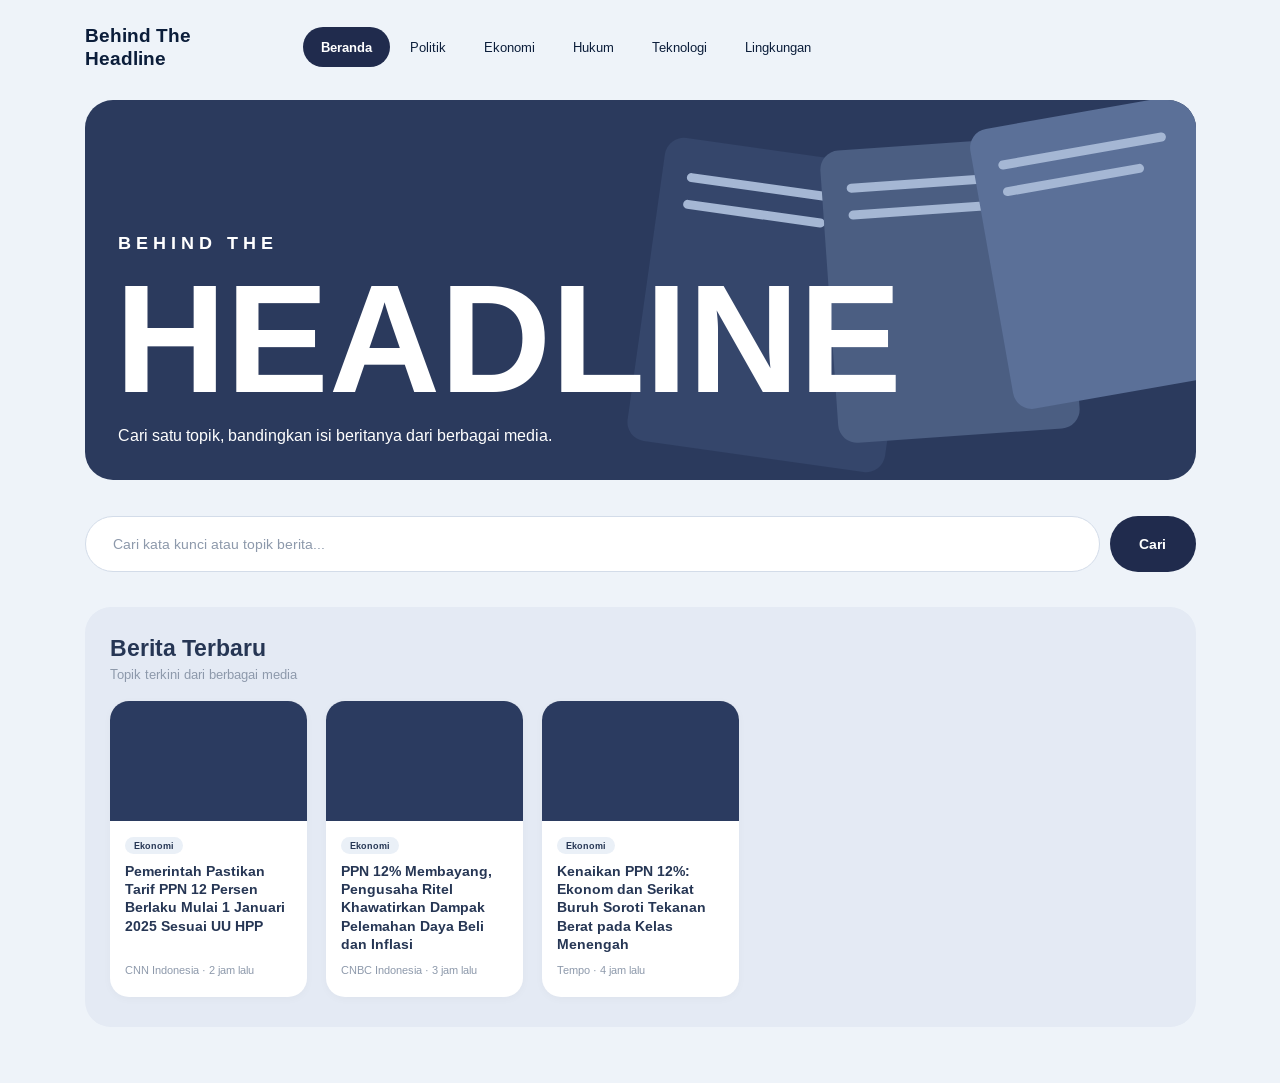
==== prototype/index.html @ 3867d77a "beta0.1" ====
<!DOCTYPE html>
<html lang="id">
<head>
<meta charset="utf-8">
<meta name="viewport" content="width=device-width, initial-scale=1">
<title>Behind The Headline</title>
<link rel="preconnect" href="https://fonts.googleapis.com">
<link href="https://fonts.googleapis.com/css2?family=Arimo:wght@400;700&display=swap" rel="stylesheet">
<link rel="stylesheet" href="style.css">
</head>
<body>
<div class="wrap">
  <nav class="nav" aria-label="Utama">
    <a class="logo" href="index.html">Behind The Headline</a>
    <ul>
      <li><a href="index.html" class="on" aria-current="page">Beranda</a></li>
      <li><a href="hasil.html?q=Politik">Politik</a></li>
      <li><a href="hasil.html?q=Ekonomi">Ekonomi</a></li>
      <li><a href="hasil.html?q=Hukum">Hukum</a></li>
      <li><a href="hasil.html?q=Teknologi">Teknologi</a></li>
      <li><a href="hasil.html?q=Lingkungan">Lingkungan</a></li>
    </ul>
  </nav>
  <header class="hero">
    <div class="sheet s1"><i></i><i></i></div>
    <div class="sheet s2"><i></i><i></i></div>
    <div class="sheet s3"><i></i><i></i></div>
    <small>BEHIND THE</small>
    <h1>HEADLINE</h1>
    <p>Cari satu topik, bandingkan isi beritanya dari berbagai media.</p>
  </header>
  <form class="search" action="hasil.html" role="search">
    <input id="q" name="q" type="search" placeholder="Cari kata kunci atau topik berita..." aria-label="Cari berita">
    <button type="submit">Cari</button>
  </form>
  <section class="latest" aria-labelledby="terbaru">
    <h2 id="terbaru">Berita Terbaru</h2>
    <p>Topik terkini dari berbagai media</p>
    <div class="grid" id="grid"></div>
  </section>
</div>
<script src="script.js"></script>
</body>
</html>
---- prototype/style.css ----
/* Behind The Headline — dibuat dari desain Figma "ManPro" */
:root{
  --bg:#eef3f9; --navy:#202b4d; --hero:#2b3a5d; --ink:#263654; --muted:#8d99ab;
  --line:#d3dce9; --row:#e8edf4; --chip:#eaf0f7; --panel:#e4eaf4; --ai:#50678d;
}
*{box-sizing:border-box;margin:0}
body{font-family:"Arimo",Arial,Helvetica,sans-serif;background:var(--bg);color:var(--ink);padding:0 20px 56px}
a{color:inherit;text-decoration:none}
.wrap{max-width:1111px;margin:0 auto}
.wrap.narrow{max-width:963px}
:focus-visible{outline:3px solid var(--ai);outline-offset:2px}

/* Navigasi */
.nav{display:flex;align-items:center;height:54px;margin-top:20px;gap:29px;flex-wrap:wrap}
.nav .logo{font-size:19px;font-weight:700;color:#0b1d3a;width:189px}
.nav ul{display:flex;gap:2px;list-style:none;padding:0;flex-wrap:wrap}
.nav li a{display:block;padding:12px 18px;border-radius:23px;font-size:13px;color:#0b1d3a;transition:background 0.2s}
.nav li a:hover{background:rgba(32,43,77,0.08)}
.nav li a.on{background:var(--navy);color:#fff;font-weight:700}

/* Pencarian */
.search{display:flex;gap:10px;margin-top:36px}
.search input{flex:1;min-width:0;height:56px;border:1px solid var(--line);border-radius:40px;background:#fff;padding:0 27px;font:14px "Arimo",Arial,sans-serif;color:var(--ink)}
.search input::placeholder{color:var(--muted)}
.search button,.btn{height:56px;width:86px;border:0;border-radius:40px;background:var(--navy);color:#fff;font:700 14px "Arimo",Arial,sans-serif;cursor:pointer;display:inline-grid;place-items:center}
.search button:hover,.btn:hover{background:#161e38}

/* Hero beranda */
.hero{position:relative;overflow:hidden;height:380px;margin-top:26px;border-radius:28px;background:var(--hero);display:flex;flex-direction:column;justify-content:flex-end;padding:0 33px 35px;color:#fff}
.hero small{font-size:18px;font-weight:700;letter-spacing:5px;position:relative;z-index:1}
.hero h1{font-size:clamp(56px,13.9vw,154px);line-height:1.15;margin:-5px 0 0 -3px;position:relative;z-index:1}
.hero p{font-size:16px;position:relative;z-index:1}
.sheet{position:absolute;border-radius:19px}
.sheet i{position:absolute;left:25px;height:9px;border-radius:5px;background:#a5b7d4}
.sheet i:nth-child(1){top:34px;width:170px}.sheet i:nth-child(2){top:61px;width:143px}
.s1{left:560px;top:52px;width:260px;height:306px;background:#35466b;transform:rotate(8deg)}
.s2{left:744px;top:43px;width:242px;height:293px;background:#4b5e82;transform:rotate(-4deg)}
.s3{left:905px;top:10px;width:231px;height:284px;background:#5b7098;transform:rotate(-10deg)}
@media(max-width:1000px){.sheet{display:none}}

/* Berita terbaru */
.latest{margin-top:35px;background:var(--panel);border-radius:26px;padding:27px 25px 30px}
.latest h2{font-size:23px}.latest>p{font-size:12.6px;color:var(--muted);margin-top:4px}
.grid{display:grid;grid-template-columns:repeat(5,1fr);gap:19px;margin-top:19px}
.card{background:#fff;border-radius:19px;overflow:hidden;display:flex;flex-direction:column;box-shadow:0 2px 8px rgba(0,0,0,0.03);transition:transform 0.2s,box-shadow 0.2s}
.card:hover{transform:translateY(-3px);box-shadow:0 6px 16px rgba(0,0,0,0.07)}
.card .ph{height:120px;display:grid;place-items:center;color:#fff;font-size:12.6px;font-weight:700;overflow:hidden;position:relative;background:#2b3b60}
.card .ph img{width:100%;height:100%;object-fit:cover}
.card .info{padding:16px 15px 20px;display:flex;flex-direction:column;flex:1}
.chip{display:inline-block;background:var(--chip);border-radius:42px;padding:3px 9px;font-size:9.4px;font-weight:700;align-self:flex-start}
.card h3{font-size:14px;line-height:1.3;margin-top:8px;flex:1}
.card h3 a:hover,.berita h3 a:hover{text-decoration:underline}
.meta{font-size:11px;color:var(--muted);margin-top:10px}
@media(max-width:1000px){.grid{grid-template-columns:repeat(3,1fr)}}
@media(max-width:640px){.grid{grid-template-columns:repeat(2,1fr)}}
@media(max-width:420px){.grid{grid-template-columns:1fr}}

/* Hasil pencarian */
.legend{display:flex;align-items:center;gap:14px;margin-top:40px;font-size:13px;color:var(--muted)}
.badge{display:inline-grid;place-items:center;height:23px;min-width:34px;padding:0 8px;border-radius:12px;background:var(--ai);color:#fff;font-size:12px;font-weight:700}
button.badge{border:0;cursor:pointer;font-family:inherit;transition:opacity 0.2s}
.panel{border-radius:18px;padding:24px 26px;margin-top:35px}
.panel.dark{background:var(--navy);color:#fff;min-height:160px;box-shadow:0 4px 14px rgba(32,43,77,0.15)}
.panel.dark .badge{background:#fff;color:var(--navy)}
.panel h2{font-size:20px;margin-top:13px}.panel.light h2{font-size:21px;margin-top:8px}
.panel.dark p{font-size:15px;line-height:1.6;margin-top:13px}
.panel.light{background:#fff;margin-top:38px;padding-bottom:36px;box-shadow:0 2px 10px rgba(0,0,0,0.04)}
.scroll{overflow-x:auto;margin-top:14px}
table{width:100%;border-collapse:collapse;font-size:13px;min-width:580px}
th{background:var(--navy);color:#fff;text-align:left;padding:10px 14px;height:42px}
th:first-child{border-top-left-radius:8px;width:28%}
th:last-child{border-top-right-radius:8px}
td{padding:14px;line-height:1.5;vertical-align:top;border-bottom:1px solid var(--row)}
td:first-child{font-weight:700;color:var(--navy)}
td+td{color:var(--ink)}
.hide-ai [data-ai]{display:none}
.berita{margin-top:43px}.berita>h2{font-size:19px}
.item{background:#fff;border-radius:18px;padding:22px 25px;margin-top:12px;box-shadow:0 2px 6px rgba(0,0,0,0.02)}
.berita>h2+.item{margin-top:15px}
.item small{font-size:12px;font-weight:700;color:var(--muted);text-transform:uppercase;letter-spacing:0.5px}
.item h3{font-size:16px;margin:10px 0;line-height:1.35}
.item a.src{font-size:13px;color:var(--ai);text-decoration:underline;display:inline-block;margin-top:4px}
.note{text-align:center;font-size:12px;color:var(--muted);margin-top:24px}

/* Detail berita */
.back{display:inline-block;margin-top:24px;padding:10px 18px;border:1px solid var(--line);border-radius:40px;background:#fff;font-size:13px;font-weight:700;transition:background 0.2s}
.back:hover{background:var(--chip)}
.article{background:#fff;border-radius:18px;padding:32px;margin-top:24px;display:grid;gap:20px;box-shadow:0 2px 10px rgba(0,0,0,0.04)}
.article .row{display:flex;align-items:center;gap:12px;font-size:13px;color:var(--muted)}
.article .chip{font-size:11px;padding:4px 12px;color:var(--ink)}
.article h1{font-size:32px;line-height:1.25;color:#0b1d3a}
.article .by,.article figcaption{font-size:13px;color:var(--muted)}
.article figcaption{font-size:12px;margin-top:12px;font-style:italic}
.article figure{margin:0}
.article .photo{height:380px;border-radius:14px;background:#2b3b60;display:grid;place-items:center;color:#fff;font-size:14px;overflow:hidden}
.article .photo img{width:100%;height:100%;object-fit:cover}
.article p{font-size:16px;line-height:1.75;color:#2c3a52;margin-bottom:14px}
.article hr{border:0;height:1px;background:var(--row);width:100%;margin:10px 0}
.btn.wide{width:auto;display:inline-grid;place-items:center;padding:0 28px;height:46px;justify-self:start}
.related{margin-top:28px}.related h2{font-size:19px}
.rel{display:grid;grid-template-columns:1fr 1fr;gap:16px;margin-top:16px}
@media(max-width:640px){.rel{grid-template-columns:1fr}.article{padding:20px}.article h1{font-size:24px}.article .photo{height:220px}}
.rel .item{margin:0}

/* State indikator */
.loading-pulse{animation:pulse 1.5s infinite ease-in-out;opacity:0.6}
@keyframes pulse{0%,100%{opacity:0.4}50%{opacity:0.8}}
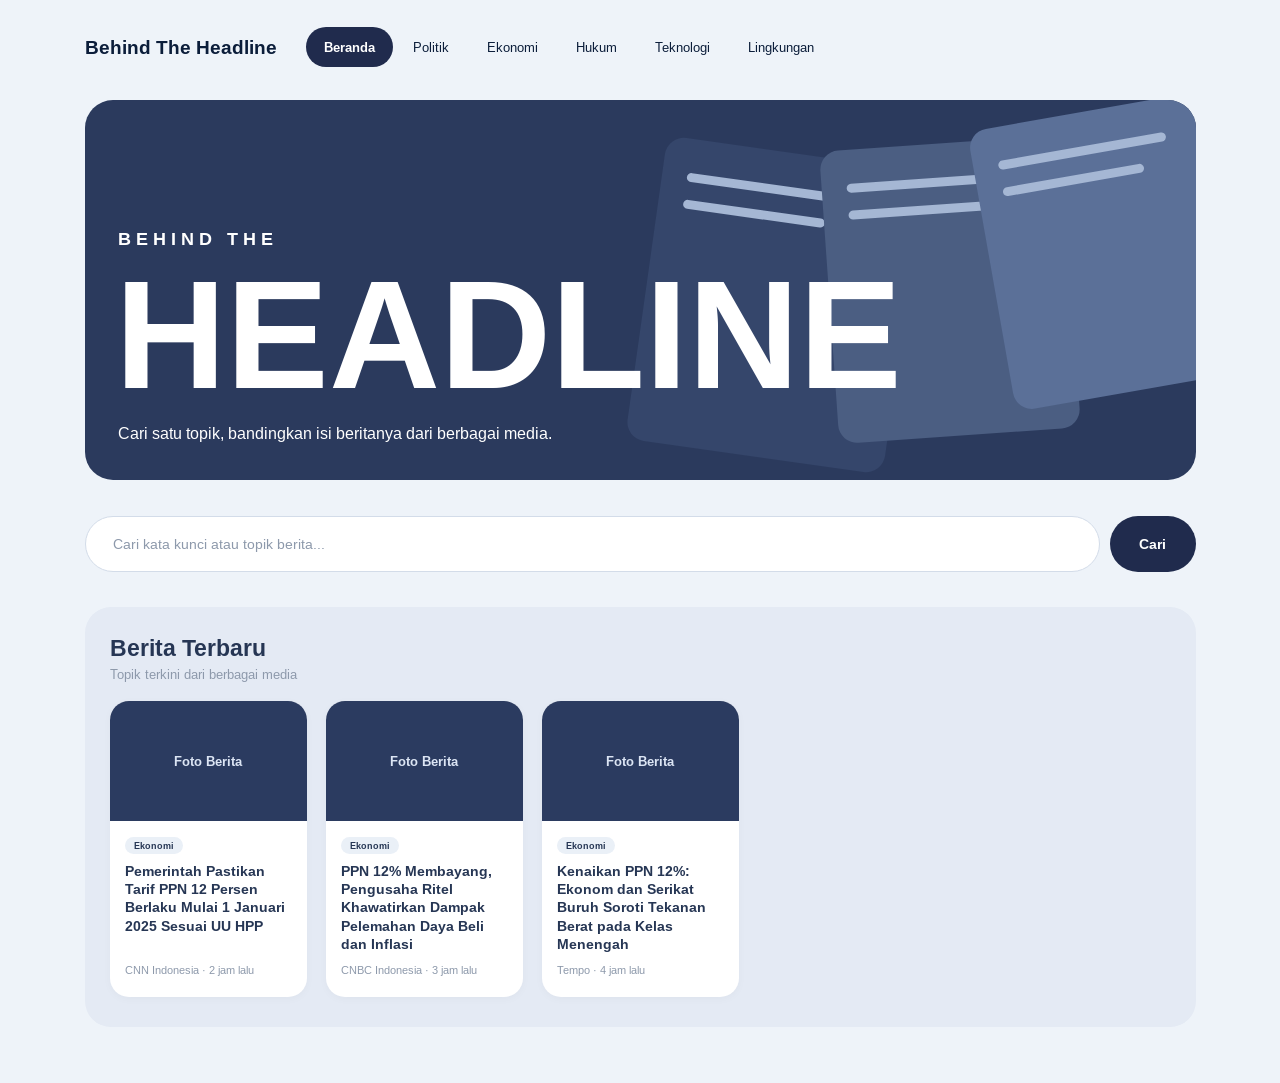
==== commit 2010a739: "pembaruan untuk tanggapan AI dan UI load bar serta pengomptimalan pada mobile" ====
--- a/prototype/index.html
+++ b/prototype/index.html
@@ -11,8 +11,13 @@
 <body>
 <div class="wrap">
   <nav class="nav" aria-label="Utama">
-    <a class="logo" href="index.html">Behind The Headline</a>
-    <ul>
+    <div class="nav-head">
+      <a class="logo" href="index.html">Behind The Headline</a>
+      <button class="nav-toggle" id="navToggle" type="button" aria-label="Buka menu kategori" aria-expanded="false" aria-controls="navList">
+        <span></span><span></span><span></span>
+      </button>
+    </div>
+    <ul id="navList">
       <li><a href="index.html" class="on" aria-current="page">Beranda</a></li>
       <li><a href="hasil.html?q=Politik">Politik</a></li>
       <li><a href="hasil.html?q=Ekonomi">Ekonomi</a></li>
@@ -29,10 +34,11 @@
     <h1>HEADLINE</h1>
     <p>Cari satu topik, bandingkan isi beritanya dari berbagai media.</p>
   </header>
-  <form class="search" action="hasil.html" role="search">
+  <form class="search" id="searchForm" action="hasil.html" role="search" novalidate>
     <input id="q" name="q" type="search" placeholder="Cari kata kunci atau topik berita..." aria-label="Cari berita">
     <button type="submit">Cari</button>
   </form>
+  <p class="search-error" id="searchError" role="alert" hidden></p>
   <section class="latest" aria-labelledby="terbaru">
     <h2 id="terbaru">Berita Terbaru</h2>
     <p>Topik terkini dari berbagai media</p>
--- a/prototype/style.css
+++ b/prototype/style.css
@@ -2,34 +2,74 @@
 :root{
   --bg:#eef3f9; --navy:#202b4d; --hero:#2b3a5d; --ink:#263654; --muted:#8d99ab;
   --line:#d3dce9; --row:#e8edf4; --chip:#eaf0f7; --panel:#e4eaf4; --ai:#50678d;
+  --danger:#c0392b;
 }
 *{box-sizing:border-box;margin:0}
-body{font-family:"Arimo",Arial,Helvetica,sans-serif;background:var(--bg);color:var(--ink);padding:0 20px 56px}
+html,body{overflow-x:hidden}
+body{font-family:"Arimo",Arial,Helvetica,sans-serif;background:var(--bg);color:var(--ink);padding:0 20px 56px;-webkit-font-smoothing:antialiased}
 a{color:inherit;text-decoration:none}
-.wrap{max-width:1111px;margin:0 auto}
+[hidden]{display:none !important}
+.wrap{max-width:1111px;margin:0 auto;width:100%}
 .wrap.narrow{max-width:963px}
 :focus-visible{outline:3px solid var(--ai);outline-offset:2px}
 
-/* Navigasi */
-.nav{display:flex;align-items:center;height:54px;margin-top:20px;gap:29px;flex-wrap:wrap}
-.nav .logo{font-size:19px;font-weight:700;color:#0b1d3a;width:189px}
+/* Navigasi & Burger Menu Mobile */
+.nav{display:flex;align-items:center;min-height:54px;margin-top:20px;gap:29px;flex-wrap:wrap;position:relative}
+.nav-head{display:flex;align-items:center;justify-content:space-between}
+.nav .logo{font-size:19px;font-weight:700;color:#0b1d3a;min-width:189px;white-space:nowrap}
 .nav ul{display:flex;gap:2px;list-style:none;padding:0;flex-wrap:wrap}
 .nav li a{display:block;padding:12px 18px;border-radius:23px;font-size:13px;color:#0b1d3a;transition:background 0.2s}
 .nav li a:hover{background:rgba(32,43,77,0.08)}
 .nav li a.on{background:var(--navy);color:#fff;font-weight:700}
 
+.nav-toggle{
+  display:none;
+  width:44px;
+  height:44px;
+  border:1px solid var(--line);
+  border-radius:12px;
+  background:#fff;
+  cursor:pointer;
+  padding:10px;
+  flex-direction:column;
+  justify-content:center;
+  align-items:center;
+  gap:5px;
+  transition:background 0.2s, border-color 0.2s;
+}
+.nav-toggle:hover{background:var(--chip);border-color:var(--ai)}
+.nav-toggle span{
+  display:block;
+  width:20px;
+  height:2px;
+  border-radius:2px;
+  background:var(--navy);
+  transition:transform 0.25s ease, opacity 0.2s ease;
+}
+.nav.is-open .nav-toggle span:nth-child(1){transform:translateY(7px) rotate(45deg)}
+.nav.is-open .nav-toggle span:nth-child(2){opacity:0}
+.nav.is-open .nav-toggle span:nth-child(3){transform:translateY(-7px) rotate(-45deg)}
+
 /* Pencarian */
 .search{display:flex;gap:10px;margin-top:36px}
-.search input{flex:1;min-width:0;height:56px;border:1px solid var(--line);border-radius:40px;background:#fff;padding:0 27px;font:14px "Arimo",Arial,sans-serif;color:var(--ink)}
+.search input{flex:1;min-width:0;height:56px;border:1px solid var(--line);border-radius:40px;background:#fff;padding:0 27px;font:14px "Arimo",Arial,sans-serif;color:var(--ink);transition:border-color 0.2s, box-shadow 0.2s}
 .search input::placeholder{color:var(--muted)}
-.search button,.btn{height:56px;width:86px;border:0;border-radius:40px;background:var(--navy);color:#fff;font:700 14px "Arimo",Arial,sans-serif;cursor:pointer;display:inline-grid;place-items:center}
+.search input.is-invalid{border-color:var(--danger);box-shadow:0 0 0 3px rgba(192,57,43,0.14);animation:shake 0.3s ease}
+.search button,.btn{height:56px;min-width:86px;border:0;border-radius:40px;background:var(--navy);color:#fff;font:700 14px "Arimo",Arial,sans-serif;cursor:pointer;display:inline-grid;place-items:center;padding:0 22px;transition:background 0.2s, transform 0.1s}
 .search button:hover,.btn:hover{background:#161e38}
+.search button:active,.btn:active{transform:scale(0.98)}
+.search-error{margin-top:10px;padding-left:18px;font-size:13px;color:var(--danger);font-weight:700}
+@keyframes shake{
+  0%,100%{transform:translateX(0)}
+  25%{transform:translateX(-5px)}
+  75%{transform:translateX(5px)}
+}
 
 /* Hero beranda */
 .hero{position:relative;overflow:hidden;height:380px;margin-top:26px;border-radius:28px;background:var(--hero);display:flex;flex-direction:column;justify-content:flex-end;padding:0 33px 35px;color:#fff}
 .hero small{font-size:18px;font-weight:700;letter-spacing:5px;position:relative;z-index:1}
-.hero h1{font-size:clamp(56px,13.9vw,154px);line-height:1.15;margin:-5px 0 0 -3px;position:relative;z-index:1}
-.hero p{font-size:16px;position:relative;z-index:1}
+.hero h1{font-size:clamp(40px,13.9vw,154px);line-height:1.15;margin:-5px 0 0 -3px;position:relative;z-index:1}
+.hero p{font-size:16px;position:relative;z-index:1;max-width:560px;line-height:1.45}
 .sheet{position:absolute;border-radius:19px}
 .sheet i{position:absolute;left:25px;height:9px;border-radius:5px;background:#a5b7d4}
 .sheet i:nth-child(1){top:34px;width:170px}.sheet i:nth-child(2){top:61px;width:143px}
@@ -45,30 +85,46 @@
 .card{background:#fff;border-radius:19px;overflow:hidden;display:flex;flex-direction:column;box-shadow:0 2px 8px rgba(0,0,0,0.03);transition:transform 0.2s,box-shadow 0.2s}
 .card:hover{transform:translateY(-3px);box-shadow:0 6px 16px rgba(0,0,0,0.07)}
 .card .ph{height:120px;display:grid;place-items:center;color:#fff;font-size:12.6px;font-weight:700;overflow:hidden;position:relative;background:#2b3b60}
-.card .ph img{width:100%;height:100%;object-fit:cover}
+.card .ph img{width:100%;height:100%;object-fit:cover;opacity:0;transition:opacity 0.3s ease;position:relative;z-index:2}
+.card .ph img.loaded{opacity:1}
 .card .info{padding:16px 15px 20px;display:flex;flex-direction:column;flex:1}
 .chip{display:inline-block;background:var(--chip);border-radius:42px;padding:3px 9px;font-size:9.4px;font-weight:700;align-self:flex-start}
 .card h3{font-size:14px;line-height:1.3;margin-top:8px;flex:1}
 .card h3 a:hover,.berita h3 a:hover{text-decoration:underline}
 .meta{font-size:11px;color:var(--muted);margin-top:10px}
-@media(max-width:1000px){.grid{grid-template-columns:repeat(3,1fr)}}
-@media(max-width:640px){.grid{grid-template-columns:repeat(2,1fr)}}
-@media(max-width:420px){.grid{grid-template-columns:1fr}}
+
+/* Photo Loading Circle Overlay */
+.photo-loader{
+  position:absolute;
+  inset:0;
+  display:grid;
+  place-items:center;
+  background:#2b3b60;
+  z-index:1;
+}
+.photo-fallback{
+  position:relative;
+  z-index:2;
+  color:#dce5f4;
+  font-size:13px;
+  font-weight:700;
+}
 
 /* Hasil pencarian */
 .legend{display:flex;align-items:center;gap:14px;margin-top:40px;font-size:13px;color:var(--muted)}
-.badge{display:inline-grid;place-items:center;height:23px;min-width:34px;padding:0 8px;border-radius:12px;background:var(--ai);color:#fff;font-size:12px;font-weight:700}
+.badge{display:inline-block;line-height:1.35;padding:5px 12px;border-radius:14px;background:var(--ai);color:#fff;font-size:12px;font-weight:700;max-width:100%}
 button.badge{border:0;cursor:pointer;font-family:inherit;transition:opacity 0.2s}
 .panel{border-radius:18px;padding:24px 26px;margin-top:35px}
-.panel.dark{background:var(--navy);color:#fff;min-height:160px;box-shadow:0 4px 14px rgba(32,43,77,0.15)}
+.panel.dark{background:var(--navy);color:#fff;min-height:140px;box-shadow:0 4px 14px rgba(32,43,77,0.15);margin-top:20px}
 .panel.dark .badge{background:#fff;color:var(--navy)}
-.panel h2{font-size:20px;margin-top:13px}.panel.light h2{font-size:21px;margin-top:8px}
-.panel.dark p{font-size:15px;line-height:1.6;margin-top:13px}
-.panel.light{background:#fff;margin-top:38px;padding-bottom:36px;box-shadow:0 2px 10px rgba(0,0,0,0.04)}
-.scroll{overflow-x:auto;margin-top:14px}
+.panel h2{font-size:20px;margin-top:6px}.panel.light h2{font-size:21px;margin-top:8px}
+.panel.dark p{font-size:15px;line-height:1.65;margin-top:13px}
+.panel.light{background:#fff;margin-top:30px;padding-bottom:32px;box-shadow:0 2px 10px rgba(0,0,0,0.04)}
+.ai-spacer{height:36px}
+.scroll{overflow-x:auto;margin-top:14px;-webkit-overflow-scrolling:touch}
 table{width:100%;border-collapse:collapse;font-size:13px;min-width:580px}
 th{background:var(--navy);color:#fff;text-align:left;padding:10px 14px;height:42px}
-th:first-child{border-top-left-radius:8px;width:28%}
+th:first-child{border-top-left-radius:8px;width:24%}
 th:last-child{border-top-right-radius:8px}
 td{padding:14px;line-height:1.5;vertical-align:top;border-bottom:1px solid var(--row)}
 td:first-child{font-weight:700;color:var(--navy)}
@@ -79,29 +135,152 @@
 .berita>h2+.item{margin-top:15px}
 .item small{font-size:12px;font-weight:700;color:var(--muted);text-transform:uppercase;letter-spacing:0.5px}
 .item h3{font-size:16px;margin:10px 0;line-height:1.35}
-.item a.src{font-size:13px;color:var(--ai);text-decoration:underline;display:inline-block;margin-top:4px}
+.item a.src{font-size:13px;color:var(--ai);text-decoration:underline;display:inline-block;margin-top:4px;padding:4px 0}
 .note{text-align:center;font-size:12px;color:var(--muted);margin-top:24px}
 
 /* Detail berita */
-.back{display:inline-block;margin-top:24px;padding:10px 18px;border:1px solid var(--line);border-radius:40px;background:#fff;font-size:13px;font-weight:700;transition:background 0.2s}
+.back{display:inline-flex;align-items:center;min-height:40px;margin-top:24px;padding:10px 18px;border:1px solid var(--line);border-radius:40px;background:#fff;font-size:13px;font-weight:700;transition:background 0.2s}
 .back:hover{background:var(--chip)}
 .article{background:#fff;border-radius:18px;padding:32px;margin-top:24px;display:grid;gap:20px;box-shadow:0 2px 10px rgba(0,0,0,0.04)}
-.article .row{display:flex;align-items:center;gap:12px;font-size:13px;color:var(--muted)}
+.article .row{display:flex;align-items:center;gap:12px;font-size:13px;color:var(--muted);flex-wrap:wrap}
 .article .chip{font-size:11px;padding:4px 12px;color:var(--ink)}
 .article h1{font-size:32px;line-height:1.25;color:#0b1d3a}
 .article .by,.article figcaption{font-size:13px;color:var(--muted)}
 .article figcaption{font-size:12px;margin-top:12px;font-style:italic}
 .article figure{margin:0}
-.article .photo{height:380px;border-radius:14px;background:#2b3b60;display:grid;place-items:center;color:#fff;font-size:14px;overflow:hidden}
-.article .photo img{width:100%;height:100%;object-fit:cover}
+.article .photo{height:380px;border-radius:14px;background:#2b3b60;display:grid;place-items:center;color:#fff;font-size:14px;overflow:hidden;position:relative}
+.article .photo img{width:100%;height:100%;object-fit:cover;opacity:0;transition:opacity 0.35s ease;position:relative;z-index:2}
+.article .photo img.loaded{opacity:1}
 .article p{font-size:16px;line-height:1.75;color:#2c3a52;margin-bottom:14px}
-.article hr{border:0;height:1px;background:var(--row);width:100%;margin:10px 0}
+.article p:last-child{margin-bottom:0}
+.article hr{border:0;height:1px;background:var(--row);width:100%;margin:6px 0}
 .btn.wide{width:auto;display:inline-grid;place-items:center;padding:0 28px;height:46px;justify-self:start}
 .related{margin-top:28px}.related h2{font-size:19px}
 .rel{display:grid;grid-template-columns:1fr 1fr;gap:16px;margin-top:16px}
-@media(max-width:640px){.rel{grid-template-columns:1fr}.article{padding:20px}.article h1{font-size:24px}.article .photo{height:220px}}
 .rel .item{margin:0}
 
-/* State indikator */
+/* State indikator & Loading Standar Web */
 .loading-pulse{animation:pulse 1.5s infinite ease-in-out;opacity:0.6}
 @keyframes pulse{0%,100%{opacity:0.4}50%{opacity:0.8}}
+
+/* Spinner Standar Web */
+.spinner{
+  width:28px;
+  height:28px;
+  border:3px solid rgba(255,255,255,0.28);
+  border-top-color:#fff;
+  border-radius:50%;
+  animation:spin 0.8s linear infinite;
+  display:inline-block;
+  vertical-align:middle;
+}
+.spinner.sm{width:20px;height:20px;border-width:2.5px}
+.spinner.dark{
+  border-color:rgba(32,43,77,0.2);
+  border-top-color:var(--navy);
+}
+@keyframes spin{
+  to{transform:rotate(360deg)}
+}
+
+/* Skeleton Shimmer Standar Web */
+.skeleton{
+  background:linear-gradient(90deg,#dde6f2 25%,#eef3fa 50%,#dde6f2 75%);
+  background-size:200% 100%;
+  animation:shimmer 1.4s infinite ease-in-out;
+  border-radius:6px;
+  display:block;
+}
+.skeleton.on-dark{
+  background:linear-gradient(90deg,rgba(255,255,255,0.14) 25%,rgba(255,255,255,0.28) 50%,rgba(255,255,255,0.14) 75%);
+  background-size:200% 100%;
+}
+.sk-line{height:14px;margin-bottom:10px}
+.sk-line:last-child{margin-bottom:0}
+.sk-line.sm{height:11px}
+.sk-line.lg{height:20px}
+.sk-line.xl{height:28px;margin-bottom:12px}
+.sk-chip{width:64px;height:18px;border-radius:42px;margin-bottom:10px}
+.sk-w-100{width:100%}
+.sk-w-90{width:90%}
+.sk-w-80{width:80%}
+.sk-w-65{width:65%}
+.sk-w-45{width:45%}
+@keyframes shimmer{
+  0%{background-position:200% 0}
+  100%{background-position:-200% 0}
+}
+
+/* Breakpoints Responsif Optimal Mobile & Tablet */
+@media(max-width:1000px){
+  .grid{grid-template-columns:repeat(3,1fr)}
+}
+
+@media(max-width:768px){
+  body{padding:0 14px 40px}
+  .nav{
+    margin-top:14px;
+    gap:10px;
+    flex-direction:column;
+    align-items:stretch;
+  }
+  .nav-head{width:100%}
+  .nav .logo{min-width:0;font-size:17px}
+  .nav-toggle{display:inline-flex}
+  .nav ul{
+    display:none;
+    flex-direction:column;
+    width:100%;
+    gap:4px;
+    background:#fff;
+    border:1px solid var(--line);
+    border-radius:18px;
+    padding:10px;
+    box-shadow:0 10px 26px rgba(11,29,58,0.12);
+  }
+  .nav.is-open ul{display:flex}
+  .nav li a{
+    padding:12px 16px;
+    border-radius:12px;
+    font-size:14px;
+    font-weight:700;
+  }
+
+  .search{margin-top:20px;gap:8px}
+  .search input{height:48px;padding:0 18px;font-size:14px}
+  .search button,.btn{height:48px;min-width:74px;padding:0 16px;font-size:14px}
+  .search-error{padding-left:10px;font-size:12px}
+
+  .hero{height:auto;min-height:230px;padding:26px 20px;margin-top:18px;border-radius:22px}
+  .hero small{font-size:13px;letter-spacing:3.5px}
+  .hero p{font-size:14px;margin-top:6px}
+
+  .latest{margin-top:22px;padding:20px 16px 22px;border-radius:20px}
+  .latest h2{font-size:20px}
+  .grid{grid-template-columns:repeat(2,1fr);gap:12px;margin-top:14px}
+
+  .panel{padding:18px 16px;margin-top:20px;border-radius:16px}
+  .panel.light{margin-top:20px;padding-bottom:22px}
+  .panel.dark{min-height:110px;margin-top:14px}
+  .panel h2{font-size:18px}
+  .panel.light h2{font-size:18px}
+  .panel.dark p{font-size:14px}
+  .ai-spacer{height:24px}
+
+  .berita{margin-top:26px}
+  .item{padding:16px 18px;border-radius:15px}
+  .item h3{font-size:15px}
+
+  .back{margin-top:16px;font-size:12.5px}
+  .article{padding:20px 16px;margin-top:16px;gap:16px}
+  .article h1{font-size:23px}
+  .article .photo{height:220px}
+  .article p{font-size:15px;line-height:1.7}
+  .btn.wide{width:100%;height:46px}
+  .rel{grid-template-columns:1fr;gap:12px}
+}
+
+@media(max-width:480px){
+  .grid{grid-template-columns:1fr}
+  .card .ph{height:160px}
+}
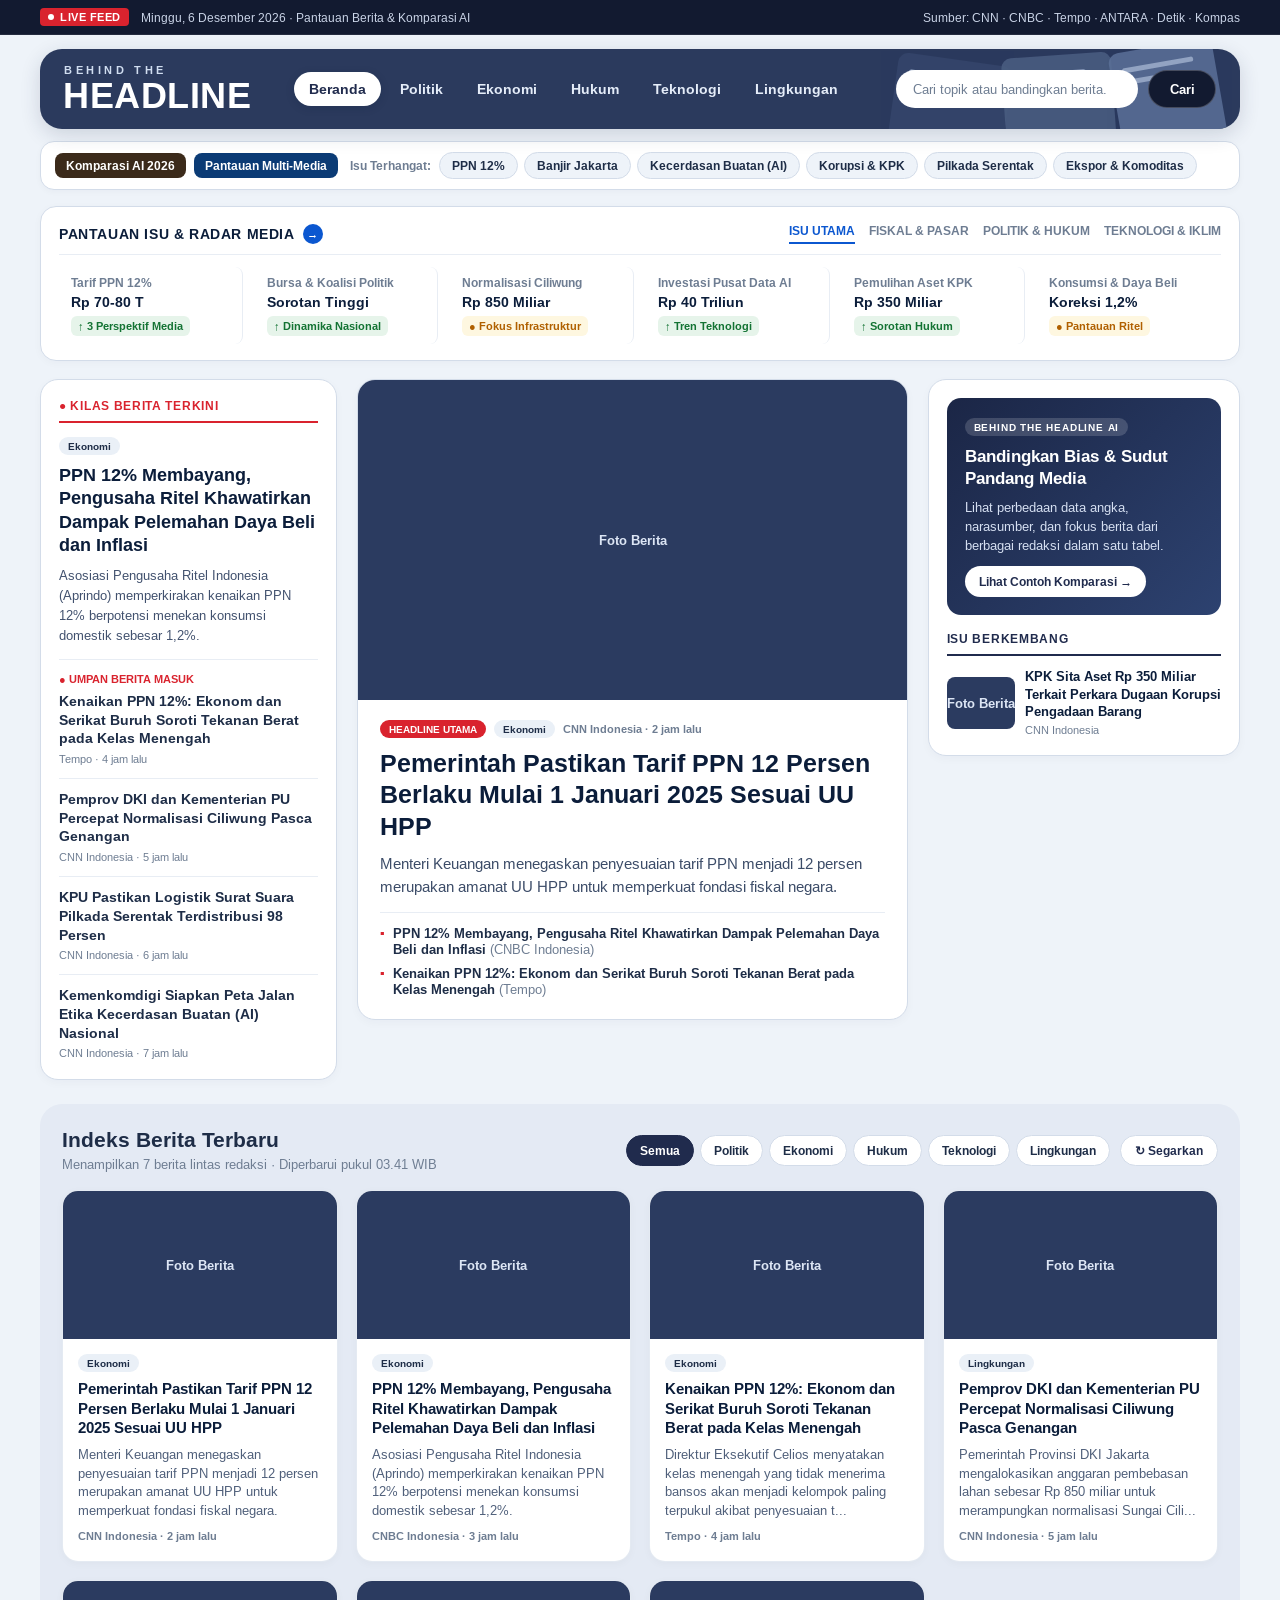
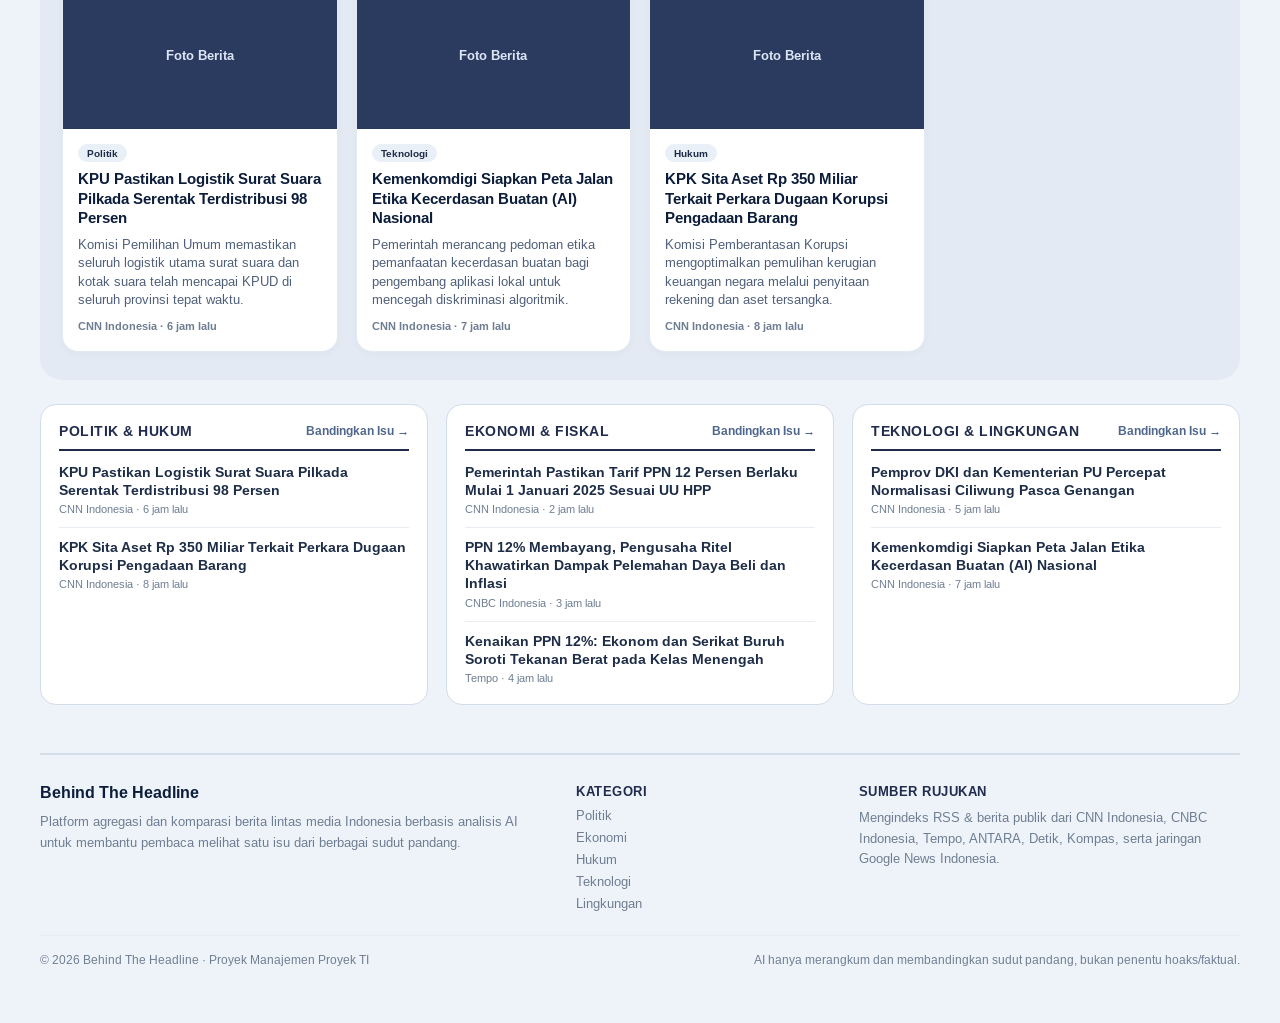
==== commit 19b39178: "pembaruan tampilan halaman" ====
--- a/prototype/index.html
+++ b/prototype/index.html
@@ -3,16 +3,37 @@
 <head>
 <meta charset="utf-8">
 <meta name="viewport" content="width=device-width, initial-scale=1">
-<title>Behind The Headline</title>
+<title>Behind The Headline — Portal Berita &amp; Komparasi Media AI</title>
 <link rel="preconnect" href="https://fonts.googleapis.com">
 <link href="https://fonts.googleapis.com/css2?family=Arimo:wght@400;700&display=swap" rel="stylesheet">
 <link rel="stylesheet" href="style.css">
 </head>
 <body>
+<div class="site-wrapper">
+<div class="topbar">
+  <div class="wrap topbar-inner">
+    <div class="topbar-left">
+      <span class="live-pill"><span class="live-dot"></span> LIVE FEED</span>
+      <span id="liveDateBadge">Portal Komparasi Berita Nasional</span>
+    </div>
+    <div class="topbar-right">
+      <span>Sumber: CNN · CNBC · Tempo · ANTARA · Detik · Kompas</span>
+    </div>
+  </div>
+</div>
+
 <div class="wrap">
   <nav class="nav" aria-label="Utama">
+    <div class="nav-sheets" aria-hidden="true">
+      <div class="sheet s1"><i></i><i></i></div>
+      <div class="sheet s2"><i></i><i></i></div>
+      <div class="sheet s3"><i></i><i></i></div>
+    </div>
     <div class="nav-head">
-      <a class="logo" href="index.html">Behind The Headline</a>
+      <a class="logo" href="index.html">
+        <span class="logo-kicker">BEHIND THE</span>
+        <span class="logo-main">HEADLINE</span>
+      </a>
       <button class="nav-toggle" id="navToggle" type="button" aria-label="Buka menu kategori" aria-expanded="false" aria-controls="navList">
         <span></span><span></span><span></span>
       </button>
@@ -25,25 +46,181 @@
       <li><a href="hasil.html?q=Teknologi">Teknologi</a></li>
       <li><a href="hasil.html?q=Lingkungan">Lingkungan</a></li>
     </ul>
+    <form class="search search-compact" id="searchForm" action="hasil.html" role="search" novalidate>
+      <input id="q" name="q" type="search" placeholder="Cari topik atau bandingkan berita..." aria-label="Cari berita">
+      <button type="submit">Cari</button>
+    </form>
   </nav>
-  <header class="hero">
-    <div class="sheet s1"><i></i><i></i></div>
-    <div class="sheet s2"><i></i><i></i></div>
-    <div class="sheet s3"><i></i><i></i></div>
-    <small>BEHIND THE</small>
-    <h1>HEADLINE</h1>
-    <p>Cari satu topik, bandingkan isi beritanya dari berbagai media.</p>
-  </header>
-  <form class="search" id="searchForm" action="hasil.html" role="search" novalidate>
-    <input id="q" name="q" type="search" placeholder="Cari kata kunci atau topik berita..." aria-label="Cari berita">
-    <button type="submit">Cari</button>
-  </form>
   <p class="search-error" id="searchError" role="alert" hidden></p>
+
+  <!-- Sub-Navigasi & Strip Topik Populer ala CNBC Indonesia -->
+  <div class="trending-bar" aria-label="Topik populer">
+    <span class="subnav-badge dark">Komparasi AI 2026</span>
+    <span class="subnav-badge accent">Pantauan Multi-Media</span>
+    <span class="trending-label">Isu Terhangat:</span>
+    <div class="trending-chips">
+      <a href="hasil.html?q=PPN" class="trend-chip">PPN 12%</a>
+      <a href="hasil.html?q=Banjir+Jakarta" class="trend-chip">Banjir Jakarta</a>
+      <a href="hasil.html?q=Kecerdasan+Buatan" class="trend-chip">Kecerdasan Buatan (AI)</a>
+      <a href="hasil.html?q=KPK" class="trend-chip">Korupsi &amp; KPK</a>
+      <a href="hasil.html?q=Pilkada" class="trend-chip">Pilkada Serentak</a>
+      <a href="hasil.html?q=Ekspor" class="trend-chip">Ekspor &amp; Komoditas</a>
+    </div>
+  </div>
+
+  <!-- Strip Data Pantauan Isu & Sentimen Media (Adaptasi Market Data CNBC) -->
+  <section class="pulse-section" aria-label="Pantauan Isu Nasional">
+    <div class="pulse-header">
+      <div class="pulse-title">
+        <h2>PANTAUAN ISU &amp; RADAR MEDIA</h2>
+        <span class="pulse-arrow">→</span>
+      </div>
+      <div class="pulse-tabs">
+        <span class="on">ISU UTAMA</span>
+        <span>FISKAL &amp; PASAR</span>
+        <span>POLITIK &amp; HUKUM</span>
+        <span>TEKNOLOGI &amp; IKLIM</span>
+      </div>
+    </div>
+    <div class="pulse-grid" id="topicPulseGrid">
+      <a class="pulse-card" href="hasil.html?q=PPN">
+        <span class="pulse-name">Tarif PPN 12%</span>
+        <strong class="pulse-val">Rp 70-80 T</strong>
+        <span class="pulse-tag up">↑ 3 Perspektif Media</span>
+      </a>
+      <a class="pulse-card" href="hasil.html?q=Politik">
+        <span class="pulse-name">Bursa &amp; Koalisi Politik</span>
+        <strong class="pulse-val">Sorotan Tinggi</strong>
+        <span class="pulse-tag up">↑ Dinamika Nasional</span>
+      </a>
+      <a class="pulse-card" href="hasil.html?q=Banjir+Jakarta">
+        <span class="pulse-name">Normalisasi Ciliwung</span>
+        <strong class="pulse-val">Rp 850 Miliar</strong>
+        <span class="pulse-tag warn">● Fokus Infrastruktur</span>
+      </a>
+      <a class="pulse-card" href="hasil.html?q=Teknologi">
+        <span class="pulse-name">Investasi Pusat Data AI</span>
+        <strong class="pulse-val">Rp 40 Triliun</strong>
+        <span class="pulse-tag up">↑ Tren Teknologi</span>
+      </a>
+      <a class="pulse-card" href="hasil.html?q=Hukum">
+        <span class="pulse-name">Pemulihan Aset KPK</span>
+        <strong class="pulse-val">Rp 350 Miliar</strong>
+        <span class="pulse-tag up">↑ Sorotan Hukum</span>
+      </a>
+      <a class="pulse-card" href="hasil.html?q=Ekonomi">
+        <span class="pulse-name">Konsumsi &amp; Daya Beli</span>
+        <strong class="pulse-val">Koreksi 1,2%</strong>
+        <span class="pulse-tag warn">● Pantauan Ritel</span>
+      </a>
+    </div>
+  </section>
+
+  <!-- Meja Redaksi 3 Kolom (Above-the-Fold ala CNN) -->
+  <section class="newsroom-desk" id="newsroomDesk" aria-label="Sorotan Utama Hari Ini">
+    <!-- Kolom Kiri: Live Updates / Kilas Berita Terkini -->
+    <aside class="desk-col desk-left" id="deskLeft">
+      <div class="desk-section-label live">● Kilas Berita Terkini</div>
+      <div id="liveUpdatesContainer">
+        <div class="desk-lead-left">
+          <span class="skeleton sk-line lg sk-w-90"></span>
+          <span class="skeleton sk-line sk-w-100"></span>
+          <span class="skeleton sk-line sk-w-80"></span>
+        </div>
+        <div class="desk-list-left">
+          <span class="skeleton sk-line sk-w-100"></span>
+          <span class="skeleton sk-line sk-w-90"></span>
+          <span class="skeleton sk-line sk-w-80"></span>
+        </div>
+      </div>
+    </aside>
+
+    <!-- Kolom Tengah: Headline Utama (Main Story) -->
+    <div class="desk-col desk-center" id="featuredStory">
+      <article class="main-headline-card" aria-hidden="true">
+        <div class="ph"><div class="photo-loader"><span class="spinner"></span></div></div>
+        <div class="main-headline-body">
+          <span class="skeleton sk-chip"></span>
+          <span class="skeleton sk-line xl sk-w-100"></span>
+          <span class="skeleton sk-line sk-w-90"></span>
+          <span class="skeleton sk-line sm sk-w-45"></span>
+        </div>
+      </article>
+    </div>
+
+    <!-- Kolom Kanan: Sorotan Komparasi AI & Developing Stories -->
+    <aside class="desk-col desk-right" id="deskRight">
+      <div class="ai-spotlight-box">
+        <div class="ai-spotlight-visual">
+          <span class="ai-tag-pill">BEHIND THE HEADLINE AI</span>
+          <h3>Bandingkan Bias &amp; Sudut Pandang Media</h3>
+          <p>Lihat perbedaan data angka, narasumber, dan fokus berita dari berbagai redaksi dalam satu tabel.</p>
+          <a href="hasil.html?q=PPN" class="ai-spotlight-btn">Lihat Contoh Komparasi →</a>
+        </div>
+      </div>
+      <div class="developing-box">
+        <div class="desk-section-label">Isu Berkembang</div>
+        <div id="developingContainer">
+          <span class="skeleton sk-line sk-w-100"></span>
+          <span class="skeleton sk-line sk-w-90"></span>
+          <span class="skeleton sk-line sk-w-80"></span>
+        </div>
+      </div>
+    </aside>
+  </section>
+
+  <!-- Daftar Berita Terbaru dengan Filter Kategori Cepat -->
   <section class="latest" aria-labelledby="terbaru">
-    <h2 id="terbaru">Berita Terbaru</h2>
-    <p>Topik terkini dari berbagai media</p>
+    <div class="latest-head">
+      <div>
+        <h2 id="terbaru">Indeks Berita Terbaru</h2>
+        <p id="lastUpdatedText">Topik terkini dari berbagai media nasional</p>
+      </div>
+      <div class="latest-controls">
+        <div class="cat-filter-pills" id="categoryFilterPills">
+          <button type="button" class="cat-pill on" data-cat="all">Semua</button>
+          <button type="button" class="cat-pill" data-cat="Politik">Politik</button>
+          <button type="button" class="cat-pill" data-cat="Ekonomi">Ekonomi</button>
+          <button type="button" class="cat-pill" data-cat="Hukum">Hukum</button>
+          <button type="button" class="cat-pill" data-cat="Teknologi">Teknologi</button>
+          <button type="button" class="cat-pill" data-cat="Lingkungan">Lingkungan</button>
+        </div>
+        <button type="button" class="btn-refresh" id="refreshBtn" title="Segarkan daftar berita">↻ Segarkan</button>
+      </div>
+    </div>
+
     <div class="grid" id="grid"></div>
   </section>
+
+  <!-- Rubrik Pilihan Lintas Sektor -->
+  <section class="rubric-showcase" id="categoryShowcase" aria-label=" Sorotan per Rubrik"></section>
+
+  <footer class="site-footer">
+    <div class="footer-grid">
+      <div class="footer-brand">
+        <strong>Behind The Headline</strong>
+        <p>Platform agregasi dan komparasi berita lintas media Indonesia berbasis analisis AI untuk membantu pembaca melihat satu isu dari berbagai sudut pandang.</p>
+      </div>
+      <div class="footer-links">
+        <h4>Kategori</h4>
+        <ul>
+          <li><a href="hasil.html?q=Politik">Politik</a></li>
+          <li><a href="hasil.html?q=Ekonomi">Ekonomi</a></li>
+          <li><a href="hasil.html?q=Hukum">Hukum</a></li>
+          <li><a href="hasil.html?q=Teknologi">Teknologi</a></li>
+          <li><a href="hasil.html?q=Lingkungan">Lingkungan</a></li>
+        </ul>
+      </div>
+      <div class="footer-meta">
+        <h4>Sumber Rujukan</h4>
+        <p>Mengindeks RSS &amp; berita publik dari CNN Indonesia, CNBC Indonesia, Tempo, ANTARA, Detik, Kompas, serta jaringan Google News Indonesia.</p>
+      </div>
+    </div>
+    <div class="footer-bottom">
+      <span>&copy; 2026 Behind The Headline &middot; Proyek Manajemen Proyek TI</span>
+      <span>AI hanya merangkum dan membandingkan sudut pandang, bukan penentu hoaks/faktual.</span>
+    </div>
+  </footer>
 </div>
 <script src="script.js"></script>
 </body>
--- a/prototype/style.css
+++ b/prototype/style.css
@@ -1,49 +1,162 @@
-/* Behind The Headline — dibuat dari desain Figma "ManPro" */
+/* Behind The Headline — Portal Berita & Komparasi Media AI */
 :root{
-  --bg:#eef3f9; --navy:#202b4d; --hero:#2b3a5d; --ink:#263654; --muted:#8d99ab;
+  --bg:#eef3f9; --navy:#202b4d; --hero:#2b3a5d; --ink:#1e2d47; --muted:#6e7d92;
   --line:#d3dce9; --row:#e8edf4; --chip:#eaf0f7; --panel:#e4eaf4; --ai:#50678d;
-  --danger:#c0392b;
+  --danger:#c0392b; --live:#d9232e; --up:#137333; --up-bg:#e6f4ea;
+  --warn:#b06000; --warn-bg:#fef7e0;
 }
 *{box-sizing:border-box;margin:0}
 html,body{overflow-x:hidden}
-body{font-family:"Arimo",Arial,Helvetica,sans-serif;background:var(--bg);color:var(--ink);padding:0 20px 56px;-webkit-font-smoothing:antialiased}
+body{font-family:"Arimo",Arial,Helvetica,sans-serif;background:var(--bg);color:var(--ink);padding:0 0 56px;-webkit-font-smoothing:antialiased}
 a{color:inherit;text-decoration:none}
 [hidden]{display:none !important}
-.wrap{max-width:1111px;margin:0 auto;width:100%}
-.wrap.narrow{max-width:963px}
+.wrap{max-width:1240px;margin:0 auto;width:100%;padding:0 20px}
+.wrap.narrow{max-width:1060px}
 :focus-visible{outline:3px solid var(--ai);outline-offset:2px}
 
-/* Navigasi & Burger Menu Mobile */
-.nav{display:flex;align-items:center;min-height:54px;margin-top:20px;gap:29px;flex-wrap:wrap;position:relative}
+/* Topbar Berita Live */
+.topbar{
+  background:#121a30;
+  color:#cbd5e8;
+  font-size:12px;
+  border-bottom:1px solid rgba(255,255,255,0.08);
+}
+.topbar-inner{
+  display:flex;
+  align-items:center;
+  justify-content:space-between;
+  min-height:34px;
+  gap:12px;
+  flex-wrap:wrap;
+}
+.topbar-left,.topbar-right{display:flex;align-items:center;gap:12px}
+.live-pill{
+  display:inline-flex;
+  align-items:center;
+  gap:6px;
+  background:var(--live);
+  color:#fff;
+  font-weight:700;
+  font-size:10.5px;
+  padding:2px 8px;
+  border-radius:4px;
+  letter-spacing:0.5px;
+}
+.live-dot{
+  width:6px;
+  height:6px;
+  border-radius:50%;
+  background:#fff;
+  animation:pulse 1.2s infinite;
+}
+
+/* Navigasi Berlatar Hero Biru Kompak + Ilustrasi Tumpukan Kertas */
+.nav{
+  display:flex;
+  align-items:center;
+  justify-content:space-between;
+  margin-top:14px;
+  padding:14px 24px;
+  gap:20px;
+  flex-wrap:wrap;
+  position:relative;
+  overflow:hidden;
+  border-radius:22px;
+  background:var(--hero);
+  color:#fff;
+  box-shadow:0 6px 20px rgba(32,43,77,0.16);
+}
+.nav-sheets{
+  position:absolute;
+  inset:0;
+  pointer-events:none;
+  z-index:0;
+  overflow:hidden;
+}
+.nav-sheets .sheet{
+  position:absolute;
+  border-radius:10px;
+  opacity:0.85;
+}
+.nav-sheets .sheet i{
+  position:absolute;
+  left:12px;
+  height:5px;
+  border-radius:3px;
+  background:#a5b7d4;
+}
+.nav-sheets .sheet i:nth-child(1){top:16px;width:72px}
+.nav-sheets .sheet i:nth-child(2){top:28px;width:58px}
+.nav-sheets .s1{right:235px;top:10px;width:115px;height:130px;background:#35466b;transform:rotate(8deg)}
+.nav-sheets .s2{right:125px;top:6px;width:110px;height:126px;background:#4b5e82;transform:rotate(-4deg)}
+.nav-sheets .s3{right:18px;top:-4px;width:105px;height:122px;background:#5b7098;transform:rotate(-10deg)}
+
+.nav-head,.nav ul,.nav .search{position:relative;z-index:1}
 .nav-head{display:flex;align-items:center;justify-content:space-between}
-.nav .logo{font-size:19px;font-weight:700;color:#0b1d3a;min-width:189px;white-space:nowrap}
-.nav ul{display:flex;gap:2px;list-style:none;padding:0;flex-wrap:wrap}
-.nav li a{display:block;padding:12px 18px;border-radius:23px;font-size:13px;color:#0b1d3a;transition:background 0.2s}
-.nav li a:hover{background:rgba(32,43,77,0.08)}
-.nav li a.on{background:var(--navy);color:#fff;font-weight:700}
+.nav .logo{
+  color:#fff;
+  display:inline-flex;
+  flex-direction:column;
+  justify-content:center;
+  line-height:1;
+  white-space:nowrap;
+  padding:2px 0;
+}
+.logo-kicker{
+  font-size:10.5px;
+  font-weight:700;
+  letter-spacing:3.6px;
+  color:#d0ddf0;
+  text-transform:uppercase;
+}
+.logo-main{
+  font-size:clamp(26px,3.1vw,36px);
+  font-weight:700;
+  letter-spacing:0.5px;
+  line-height:0.96;
+  color:#fff;
+  margin-top:3px;
+  margin-left:-1px;
+}
+.nav ul{display:flex;gap:4px;list-style:none;padding:0;flex-wrap:wrap}
+.nav li a{
+  display:block;
+  padding:9px 15px;
+  border-radius:20px;
+  font-size:13.5px;
+  font-weight:700;
+  color:#e5edf9;
+  transition:background 0.2s, color 0.2s;
+}
+.nav li a:hover{background:rgba(255,255,255,0.14);color:#fff}
+.nav li a.on{
+  background:#fff;
+  color:var(--navy);
+  box-shadow:0 2px 8px rgba(11,29,58,0.18);
+}
 
 .nav-toggle{
   display:none;
-  width:44px;
-  height:44px;
-  border:1px solid var(--line);
+  width:42px;
+  height:42px;
+  border:1px solid rgba(255,255,255,0.28);
   border-radius:12px;
-  background:#fff;
+  background:rgba(255,255,255,0.12);
   cursor:pointer;
-  padding:10px;
+  padding:9px;
   flex-direction:column;
   justify-content:center;
   align-items:center;
   gap:5px;
   transition:background 0.2s, border-color 0.2s;
 }
-.nav-toggle:hover{background:var(--chip);border-color:var(--ai)}
+.nav-toggle:hover{background:rgba(255,255,255,0.22);border-color:#fff}
 .nav-toggle span{
   display:block;
   width:20px;
   height:2px;
   border-radius:2px;
-  background:var(--navy);
+  background:#fff;
   transition:transform 0.25s ease, opacity 0.2s ease;
 }
 .nav.is-open .nav-toggle span:nth-child(1){transform:translateY(7px) rotate(45deg)}
@@ -51,47 +164,457 @@
 .nav.is-open .nav-toggle span:nth-child(3){transform:translateY(-7px) rotate(-45deg)}
 
 /* Pencarian */
-.search{display:flex;gap:10px;margin-top:36px}
-.search input{flex:1;min-width:0;height:56px;border:1px solid var(--line);border-radius:40px;background:#fff;padding:0 27px;font:14px "Arimo",Arial,sans-serif;color:var(--ink);transition:border-color 0.2s, box-shadow 0.2s}
+.search{display:flex;gap:10px;margin-top:24px}
+.search.search-compact{margin-top:0;flex:1;max-width:320px;min-width:220px}
+.search input{flex:1;min-width:0;height:48px;border:1px solid var(--line);border-radius:40px;background:#fff;padding:0 22px;font:13.5px "Arimo",Arial,sans-serif;color:var(--ink);transition:border-color 0.2s, box-shadow 0.2s}
+.search.search-compact input{height:38px;padding:0 16px;font-size:13px;border-color:rgba(255,255,255,0.85)}
+.search input:focus{border-color:var(--navy);outline:none;box-shadow:0 0 0 3px rgba(32,43,77,0.12)}
 .search input::placeholder{color:var(--muted)}
 .search input.is-invalid{border-color:var(--danger);box-shadow:0 0 0 3px rgba(192,57,43,0.14);animation:shake 0.3s ease}
-.search button,.btn{height:56px;min-width:86px;border:0;border-radius:40px;background:var(--navy);color:#fff;font:700 14px "Arimo",Arial,sans-serif;cursor:pointer;display:inline-grid;place-items:center;padding:0 22px;transition:background 0.2s, transform 0.1s}
+.search button,.btn{height:48px;min-width:82px;border:0;border-radius:40px;background:var(--navy);color:#fff;font:700 13.5px "Arimo",Arial,sans-serif;cursor:pointer;display:inline-grid;place-items:center;padding:0 20px;transition:background 0.2s, transform 0.1s}
+.search.search-compact button{height:38px;min-width:68px;padding:0 16px;font-size:13px;background:#121a30;border:1px solid rgba(255,255,255,0.22)}
 .search button:hover,.btn:hover{background:#161e38}
+.search.search-compact button:hover{background:#0b1122}
 .search button:active,.btn:active{transform:scale(0.98)}
-.search-error{margin-top:10px;padding-left:18px;font-size:13px;color:var(--danger);font-weight:700}
+.search-error{margin-top:8px;padding-left:12px;font-size:12.5px;color:var(--danger);font-weight:700}
 @keyframes shake{
   0%,100%{transform:translateX(0)}
   25%{transform:translateX(-5px)}
   75%{transform:translateX(5px)}
 }
 
-/* Hero beranda */
-.hero{position:relative;overflow:hidden;height:380px;margin-top:26px;border-radius:28px;background:var(--hero);display:flex;flex-direction:column;justify-content:flex-end;padding:0 33px 35px;color:#fff}
-.hero small{font-size:18px;font-weight:700;letter-spacing:5px;position:relative;z-index:1}
-.hero h1{font-size:clamp(40px,13.9vw,154px);line-height:1.15;margin:-5px 0 0 -3px;position:relative;z-index:1}
-.hero p{font-size:16px;position:relative;z-index:1;max-width:560px;line-height:1.45}
-.sheet{position:absolute;border-radius:19px}
-.sheet i{position:absolute;left:25px;height:9px;border-radius:5px;background:#a5b7d4}
-.sheet i:nth-child(1){top:34px;width:170px}.sheet i:nth-child(2){top:61px;width:143px}
-.s1{left:560px;top:52px;width:260px;height:306px;background:#35466b;transform:rotate(8deg)}
-.s2{left:744px;top:43px;width:242px;height:293px;background:#4b5e82;transform:rotate(-4deg)}
-.s3{left:905px;top:10px;width:231px;height:284px;background:#5b7098;transform:rotate(-10deg)}
-@media(max-width:1000px){.sheet{display:none}}
-
-/* Berita terbaru */
-.latest{margin-top:35px;background:var(--panel);border-radius:26px;padding:27px 25px 30px}
-.latest h2{font-size:23px}.latest>p{font-size:12.6px;color:var(--muted);margin-top:4px}
-.grid{display:grid;grid-template-columns:repeat(5,1fr);gap:19px;margin-top:19px}
-.card{background:#fff;border-radius:19px;overflow:hidden;display:flex;flex-direction:column;box-shadow:0 2px 8px rgba(0,0,0,0.03);transition:transform 0.2s,box-shadow 0.2s}
+/* Sub-Navigasi & Strip Topik Populer ala CNBC */
+.trending-bar{
+  display:flex;
+  align-items:center;
+  gap:8px;
+  margin-top:12px;
+  padding:10px 14px;
+  background:#fff;
+  border:1px solid var(--line);
+  border-radius:14px;
+  flex-wrap:wrap;
+  box-shadow:0 2px 6px rgba(11,29,58,0.03);
+}
+.subnav-badge{
+  display:inline-block;
+  padding:5px 11px;
+  border-radius:8px;
+  font-size:11.5px;
+  font-weight:700;
+  color:#fff;
+}
+.subnav-badge.dark{background:#3b2a1a}
+.subnav-badge.accent{background:#0b3b75}
+.trending-label{
+  font-size:12px;
+  font-weight:700;
+  color:var(--muted);
+  margin-left:4px;
+}
+.trending-chips{
+  display:flex;
+  gap:6px;
+  flex-wrap:wrap;
+}
+.trend-chip{
+  display:inline-block;
+  padding:5px 12px;
+  border-radius:20px;
+  background:var(--bg);
+  border:1px solid var(--line);
+  font-size:12px;
+  font-weight:700;
+  color:var(--ink);
+  transition:background 0.2s, border-color 0.2s, color 0.2s;
+}
+.trend-chip:hover{
+  background:var(--navy);
+  border-color:var(--navy);
+  color:#fff;
+}
+
+/* Strip Data Pantauan Isu & Radar Media (Adaptasi Market Data CNBC) */
+.pulse-section{
+  margin-top:16px;
+  background:#fff;
+  border:1px solid var(--line);
+  border-radius:16px;
+  padding:16px 18px;
+  box-shadow:0 2px 8px rgba(11,29,58,0.03);
+}
+.pulse-header{
+  display:flex;
+  align-items:center;
+  justify-content:space-between;
+  gap:12px;
+  flex-wrap:wrap;
+  padding-bottom:10px;
+  border-bottom:1px solid var(--row);
+}
+.pulse-title{
+  display:flex;
+  align-items:center;
+  gap:8px;
+}
+.pulse-title h2{
+  font-size:14px;
+  letter-spacing:0.6px;
+  color:#0b1d3a;
+}
+.pulse-arrow{
+  display:inline-grid;
+  place-items:center;
+  width:20px;
+  height:20px;
+  border-radius:50%;
+  background:#0b57d0;
+  color:#fff;
+  font-size:11px;
+  font-weight:700;
+}
+.pulse-tabs{
+  display:flex;
+  gap:14px;
+  font-size:11.5px;
+  font-weight:700;
+  color:var(--muted);
+  flex-wrap:wrap;
+}
+.pulse-tabs span.on{
+  color:#0b57d0;
+  border-bottom:2px solid #0b57d0;
+  padding-bottom:4px;
+}
+.pulse-grid{
+  display:grid;
+  grid-template-columns:repeat(6,1fr);
+  gap:12px;
+  margin-top:12px;
+}
+.pulse-card{
+  display:flex;
+  flex-direction:column;
+  gap:4px;
+  padding:8px 12px;
+  border-right:1px solid var(--row);
+  border-radius:8px;
+  transition:background 0.2s;
+}
+.pulse-card:last-child{border-right:0}
+.pulse-card:hover{background:var(--bg)}
+.pulse-name{font-size:11.5px;color:var(--muted);font-weight:700;white-space:nowrap;overflow:hidden;text-overflow:ellipsis}
+.pulse-val{font-size:14px;color:#0b1d3a}
+.pulse-tag{
+  display:inline-block;
+  font-size:10.5px;
+  font-weight:700;
+  padding:3px 7px;
+  border-radius:6px;
+  align-self:flex-start;
+  margin-top:2px;
+}
+.pulse-tag.up{background:var(--up-bg);color:var(--up)}
+.pulse-tag.warn{background:var(--warn-bg);color:var(--warn)}
+
+/* Meja Redaksi 3 Kolom Above-the-Fold (Ala CNN) */
+.newsroom-desk{
+  margin-top:18px;
+  display:grid;
+  grid-template-columns:1fr 1.85fr 1.05fr;
+  gap:20px;
+  align-items:start;
+}
+.desk-col{
+  background:#fff;
+  border:1px solid var(--line);
+  border-radius:18px;
+  padding:18px;
+  box-shadow:0 3px 10px rgba(11,29,58,0.03);
+}
+.desk-section-label{
+  font-size:12px;
+  font-weight:700;
+  text-transform:uppercase;
+  letter-spacing:0.7px;
+  color:var(--navy);
+  padding-bottom:8px;
+  margin-bottom:12px;
+  border-bottom:2px solid var(--navy);
+}
+.desk-section-label.live{
+  color:var(--live);
+  border-bottom-color:var(--live);
+}
+
+/* Kolom Kiri: Kilas Berita Terkini */
+.desk-lead-left{
+  padding-bottom:14px;
+  border-bottom:1px solid var(--row);
+}
+.desk-lead-left h3{
+  font-size:18px;
+  line-height:1.3;
+  color:#0b1d3a;
+  margin-bottom:8px;
+}
+.desk-lead-left h3 a:hover{text-decoration:underline;color:var(--live)}
+.desk-lead-left p{
+  font-size:13px;
+  line-height:1.55;
+  color:#41516e;
+}
+.desk-live-badge{
+  display:inline-block;
+  font-size:10.5px;
+  font-weight:700;
+  color:var(--live);
+  text-transform:uppercase;
+  margin-top:12px;
+  margin-bottom:6px;
+}
+.desk-list-left{
+  list-style:none;
+  padding:0;
+  display:grid;
+  gap:11px;
+}
+.desk-list-left li{
+  padding-bottom:11px;
+  border-bottom:1px solid var(--row);
+  font-size:13.5px;
+  line-height:1.38;
+  font-weight:700;
+}
+.desk-list-left li:last-child{border-bottom:0;padding-bottom:0}
+.desk-list-left li a:hover{color:var(--ai);text-decoration:underline}
+.desk-list-left small{
+  display:block;
+  font-size:11px;
+  font-weight:400;
+  color:var(--muted);
+  margin-top:4px;
+}
+
+/* Kolom Tengah: Headline Utama */
+.desk-center{padding:0;overflow:hidden}
+.main-headline-card .ph{
+  height:320px;
+  position:relative;
+  background:#2b3b60;
+  display:grid;
+  place-items:center;
+  overflow:hidden;
+}
+.main-headline-card .ph img{
+  width:100%;
+  height:100%;
+  object-fit:cover;
+  opacity:0;
+  transition:opacity 0.35s ease;
+  position:relative;
+  z-index:2;
+}
+.main-headline-card .ph img.loaded{opacity:1}
+.main-headline-body{
+  padding:20px 22px 22px;
+}
+.main-headline-body h2{
+  font-size:25px;
+  line-height:1.25;
+  color:#0b1d3a;
+  margin:10px 0;
+}
+.main-headline-body h2 a:hover{text-decoration:underline}
+.main-headline-body p{
+  font-size:14.5px;
+  line-height:1.6;
+  color:#3c4c68;
+  margin-bottom:14px;
+}
+.main-subbullets{
+  margin-top:14px;
+  padding-top:12px;
+  border-top:1px solid var(--row);
+  list-style:none;
+  padding-left:0;
+  display:grid;
+  gap:8px;
+}
+.main-subbullets li{
+  font-size:13px;
+  font-weight:700;
+  color:var(--ink);
+  display:flex;
+  align-items:baseline;
+  gap:8px;
+}
+.main-subbullets li::before{
+  content:"▪";
+  color:var(--live);
+}
+.main-subbullets li a:hover{text-decoration:underline}
+
+/* Kolom Kanan: AI Spotlight & Developing */
+.ai-spotlight-box{
+  background:linear-gradient(135deg,#1b2646 0%,#2d4270 100%);
+  color:#fff;
+  border-radius:14px;
+  padding:18px;
+  margin-bottom:16px;
+}
+.ai-tag-pill{
+  display:inline-block;
+  background:rgba(255,255,255,0.16);
+  color:#fff;
+  font-size:10px;
+  font-weight:700;
+  padding:3px 9px;
+  border-radius:20px;
+  letter-spacing:0.8px;
+}
+.ai-spotlight-box h3{
+  font-size:17px;
+  line-height:1.3;
+  margin:10px 0 8px;
+}
+.ai-spotlight-box p{
+  font-size:12.5px;
+  line-height:1.5;
+  color:#d6e0f2;
+  margin-bottom:12px;
+}
+.ai-spotlight-btn{
+  display:inline-block;
+  background:#fff;
+  color:var(--navy);
+  font-size:12px;
+  font-weight:700;
+  padding:8px 14px;
+  border-radius:20px;
+  transition:transform 0.15s;
+}
+.ai-spotlight-btn:hover{transform:translateY(-1px)}
+.developing-list{
+  list-style:none;
+  padding:0;
+  display:grid;
+  gap:12px;
+}
+.developing-item{
+  display:grid;
+  grid-template-columns:68px 1fr;
+  gap:10px;
+  align-items:center;
+  padding-bottom:11px;
+  border-bottom:1px solid var(--row);
+}
+.developing-item:last-child{border-bottom:0;padding-bottom:0}
+.developing-item .ph{
+  height:52px;
+  border-radius:8px;
+  overflow:hidden;
+  position:relative;
+  background:#2b3b60;
+  display:grid;
+  place-items:center;
+}
+.developing-item .ph img{
+  width:100%;
+  height:100%;
+  object-fit:cover;
+  opacity:0;
+  transition:opacity 0.3s ease;
+  position:relative;
+  z-index:2;
+}
+.developing-item .ph img.loaded{opacity:1}
+.developing-item h4{
+  font-size:13px;
+  line-height:1.32;
+  color:#0b1d3a;
+}
+.developing-item h4 a:hover{text-decoration:underline}
+.developing-item small{
+  display:block;
+  font-size:10.5px;
+  color:var(--muted);
+  margin-top:3px;
+}
+
+/* Berita terbaru & Filter Kategori */
+.latest{margin-top:24px;background:var(--panel);border-radius:22px;padding:24px 22px 28px}
+.latest-head{display:flex;align-items:center;justify-content:space-between;gap:16px;flex-wrap:wrap}
+.latest h2{font-size:21px}
+.latest-head p{font-size:12.5px;color:var(--muted);margin-top:3px}
+.latest-controls{display:flex;align-items:center;gap:10px;flex-wrap:wrap}
+.cat-filter-pills{display:flex;gap:6px;flex-wrap:wrap}
+.cat-pill{
+  border:1px solid var(--line);
+  background:#fff;
+  color:var(--ink);
+  font:700 12px "Arimo",Arial,sans-serif;
+  padding:7px 13px;
+  border-radius:20px;
+  cursor:pointer;
+  transition:background 0.2s, color 0.2s, border-color 0.2s;
+}
+.cat-pill:hover{background:var(--chip)}
+.cat-pill.on{background:var(--navy);border-color:var(--navy);color:#fff}
+.btn-refresh{
+  border:1px solid var(--line);
+  background:#fff;
+  color:var(--navy);
+  font:700 12px "Arimo",Arial,sans-serif;
+  padding:7px 14px;
+  border-radius:20px;
+  cursor:pointer;
+  transition:background 0.2s, border-color 0.2s;
+}
+.btn-refresh:hover{background:var(--chip);border-color:var(--ai)}
+
+.grid{display:grid;grid-template-columns:repeat(4,1fr);gap:18px;margin-top:18px}
+.card{background:#fff;border-radius:16px;overflow:hidden;display:flex;flex-direction:column;box-shadow:0 2px 8px rgba(0,0,0,0.03);transition:transform 0.2s,box-shadow 0.2s;border:1px solid rgba(211,220,233,0.6)}
 .card:hover{transform:translateY(-3px);box-shadow:0 6px 16px rgba(0,0,0,0.07)}
-.card .ph{height:120px;display:grid;place-items:center;color:#fff;font-size:12.6px;font-weight:700;overflow:hidden;position:relative;background:#2b3b60}
+.card .ph{height:148px;display:grid;place-items:center;color:#fff;font-size:12.6px;font-weight:700;overflow:hidden;position:relative;background:#2b3b60}
 .card .ph img{width:100%;height:100%;object-fit:cover;opacity:0;transition:opacity 0.3s ease;position:relative;z-index:2}
 .card .ph img.loaded{opacity:1}
-.card .info{padding:16px 15px 20px;display:flex;flex-direction:column;flex:1}
-.chip{display:inline-block;background:var(--chip);border-radius:42px;padding:3px 9px;font-size:9.4px;font-weight:700;align-self:flex-start}
-.card h3{font-size:14px;line-height:1.3;margin-top:8px;flex:1}
+.card .info{padding:15px 15px 18px;display:flex;flex-direction:column;flex:1}
+.chip{display:inline-block;background:var(--chip);border-radius:42px;padding:3px 9px;font-size:9.8px;font-weight:700;align-self:flex-start}
+.chip.spotlight{background:var(--live);color:#fff}
+.card h3{font-size:14.5px;line-height:1.35;margin-top:8px;color:#0b1d3a}
 .card h3 a:hover,.berita h3 a:hover{text-decoration:underline}
-.meta{font-size:11px;color:var(--muted);margin-top:10px}
+.card-snippet{font-size:12.5px;line-height:1.48;color:#4f5f7a;margin-top:6px;flex:1}
+.meta{font-size:11px;color:var(--muted);margin-top:10px;font-weight:700}
+
+/* Rubrik Pilihan 3 Kolom di Bawah Grid */
+.rubric-showcase{
+  margin-top:24px;
+  display:grid;
+  grid-template-columns:repeat(3,1fr);
+  gap:18px;
+}
+.rubric-col{
+  background:#fff;
+  border:1px solid var(--line);
+  border-radius:16px;
+  padding:18px;
+}
+.rubric-col-head{
+  display:flex;
+  align-items:center;
+  justify-content:space-between;
+  padding-bottom:10px;
+  margin-bottom:12px;
+  border-bottom:2px solid var(--navy);
+}
+.rubric-col-head h3{font-size:14px;text-transform:uppercase;letter-spacing:0.5px;color:var(--navy)}
+.rubric-col-head a{font-size:12px;font-weight:700;color:var(--ai)}
+.rubric-list{list-style:none;padding:0;display:grid;gap:10px}
+.rubric-list li{padding-bottom:10px;border-bottom:1px solid var(--row);font-size:13.5px;font-weight:700;line-height:1.35}
+.rubric-list li:last-child{border-bottom:0;padding-bottom:0}
+.rubric-list li a:hover{text-decoration:underline;color:var(--ai)}
+.rubric-list small{display:block;font-size:11px;font-weight:400;color:var(--muted);margin-top:3px}
 
 /* Photo Loading Circle Overlay */
 .photo-loader{
@@ -114,13 +637,13 @@
 .legend{display:flex;align-items:center;gap:14px;margin-top:40px;font-size:13px;color:var(--muted)}
 .badge{display:inline-block;line-height:1.35;padding:5px 12px;border-radius:14px;background:var(--ai);color:#fff;font-size:12px;font-weight:700;max-width:100%}
 button.badge{border:0;cursor:pointer;font-family:inherit;transition:opacity 0.2s}
-.panel{border-radius:18px;padding:24px 26px;margin-top:35px}
-.panel.dark{background:var(--navy);color:#fff;min-height:140px;box-shadow:0 4px 14px rgba(32,43,77,0.15);margin-top:20px}
+.panel{border-radius:18px;padding:24px 26px;margin-top:26px}
+.panel.dark{background:var(--navy);color:#fff;min-height:140px;box-shadow:0 4px 14px rgba(32,43,77,0.15);margin-top:16px}
 .panel.dark .badge{background:#fff;color:var(--navy)}
 .panel h2{font-size:20px;margin-top:6px}.panel.light h2{font-size:21px;margin-top:8px}
 .panel.dark p{font-size:15px;line-height:1.65;margin-top:13px}
-.panel.light{background:#fff;margin-top:30px;padding-bottom:32px;box-shadow:0 2px 10px rgba(0,0,0,0.04)}
-.ai-spacer{height:36px}
+.panel.light{background:#fff;margin-top:24px;padding-bottom:32px;box-shadow:0 2px 10px rgba(0,0,0,0.04)}
+.ai-spacer{height:30px}
 .scroll{overflow-x:auto;margin-top:14px;-webkit-overflow-scrolling:touch}
 table{width:100%;border-collapse:collapse;font-size:13px;min-width:580px}
 th{background:var(--navy);color:#fff;text-align:left;padding:10px 14px;height:42px}
@@ -130,18 +653,80 @@
 td:first-child{font-weight:700;color:var(--navy)}
 td+td{color:var(--ink)}
 .hide-ai [data-ai]{display:none}
-.berita{margin-top:43px}.berita>h2{font-size:19px}
+
+/* Kotak Konsensus & Perbedaan */
+.insight-grid{
+  display:grid;
+  grid-template-columns:1fr 1fr;
+  gap:16px;
+  margin-top:22px;
+}
+.insight-box{
+  border-radius:14px;
+  padding:18px 20px;
+  background:var(--bg);
+  border:1px solid var(--line);
+}
+.insight-box h3{
+  font-size:14px;
+  color:var(--navy);
+  margin-bottom:10px;
+}
+.insight-box ul{
+  padding-left:18px;
+  font-size:13px;
+  line-height:1.55;
+  color:var(--ink);
+  display:grid;
+  gap:6px;
+}
+
+/* Daftar Berita Asli */
+.berita{margin-top:34px}
+.berita-head{display:flex;align-items:baseline;justify-content:space-between;gap:12px;flex-wrap:wrap}
+.berita-head h2{font-size:19px}
+.berita-count{font-size:12.5px;color:var(--muted);font-weight:700}
 .item{background:#fff;border-radius:18px;padding:22px 25px;margin-top:12px;box-shadow:0 2px 6px rgba(0,0,0,0.02)}
-.berita>h2+.item{margin-top:15px}
+.item.item-rich{
+  display:grid;
+  grid-template-columns:150px 1fr;
+  gap:20px;
+  align-items:center;
+  padding:18px 22px;
+}
+.item-rich .ph{
+  height:105px;
+  border-radius:12px;
+  overflow:hidden;
+  position:relative;
+  background:#2b3b60;
+  display:grid;
+  place-items:center;
+}
+.item-rich .ph img{
+  width:100%;
+  height:100%;
+  object-fit:cover;
+  opacity:0;
+  transition:opacity 0.3s ease;
+  position:relative;
+  z-index:2;
+}
+.item-rich .ph img.loaded{opacity:1}
+.item-meta-top{display:flex;align-items:center;gap:8px;flex-wrap:wrap}
 .item small{font-size:12px;font-weight:700;color:var(--muted);text-transform:uppercase;letter-spacing:0.5px}
-.item h3{font-size:16px;margin:10px 0;line-height:1.35}
-.item a.src{font-size:13px;color:var(--ai);text-decoration:underline;display:inline-block;margin-top:4px;padding:4px 0}
+.item-time{font-size:12px;color:var(--muted)}
+.item h3{font-size:16px;margin:8px 0 6px;line-height:1.35}
+.item-snippet{font-size:13.5px;color:#4a5a75;line-height:1.5;margin-bottom:8px}
+.item-links{display:flex;align-items:center;gap:18px;flex-wrap:wrap}
+.item a.src{font-size:13px;color:var(--ai);text-decoration:underline;display:inline-block;padding:2px 0;font-weight:700}
+.item a.src.secondary{color:var(--muted);font-weight:400}
 .note{text-align:center;font-size:12px;color:var(--muted);margin-top:24px}
 
 /* Detail berita */
-.back{display:inline-flex;align-items:center;min-height:40px;margin-top:24px;padding:10px 18px;border:1px solid var(--line);border-radius:40px;background:#fff;font-size:13px;font-weight:700;transition:background 0.2s}
+.back{display:inline-flex;align-items:center;min-height:40px;margin-top:20px;padding:10px 18px;border:1px solid var(--line);border-radius:40px;background:#fff;font-size:13px;font-weight:700;transition:background 0.2s}
 .back:hover{background:var(--chip)}
-.article{background:#fff;border-radius:18px;padding:32px;margin-top:24px;display:grid;gap:20px;box-shadow:0 2px 10px rgba(0,0,0,0.04)}
+.article{background:#fff;border-radius:18px;padding:32px;margin-top:20px;display:grid;gap:20px;box-shadow:0 2px 10px rgba(0,0,0,0.04)}
 .article .row{display:flex;align-items:center;gap:12px;font-size:13px;color:var(--muted);flex-wrap:wrap}
 .article .chip{font-size:11px;padding:4px 12px;color:var(--ink)}
 .article h1{font-size:32px;line-height:1.25;color:#0b1d3a}
@@ -154,14 +739,79 @@
 .article p{font-size:16px;line-height:1.75;color:#2c3a52;margin-bottom:14px}
 .article p:last-child{margin-bottom:0}
 .article hr{border:0;height:1px;background:var(--row);width:100%;margin:6px 0}
-.btn.wide{width:auto;display:inline-grid;place-items:center;padding:0 28px;height:46px;justify-self:start}
+.article-actions{display:flex;align-items:center;gap:12px;flex-wrap:wrap}
+.btn.wide{width:auto;display:inline-grid;place-items:center;padding:0 26px;height:46px}
+.btn-secondary{
+  height:46px;
+  padding:0 20px;
+  border-radius:40px;
+  border:1px solid var(--line);
+  background:#fff;
+  color:var(--navy);
+  font:700 13.5px "Arimo",Arial,sans-serif;
+  cursor:pointer;
+  display:inline-grid;
+  place-items:center;
+  transition:background 0.2s, border-color 0.2s;
+}
+.btn-secondary:hover{background:var(--chip);border-color:var(--ai)}
 .related{margin-top:28px}.related h2{font-size:19px}
 .rel{display:grid;grid-template-columns:1fr 1fr;gap:16px;margin-top:16px}
 .rel .item{margin:0}
 
+/* Footer Portal Berita */
+.site-footer{
+  margin-top:48px;
+  padding-top:28px;
+  border-top:2px solid var(--line);
+  color:var(--muted);
+  font-size:13px;
+}
+.footer-grid{
+  display:grid;
+  grid-template-columns:1.6fr 0.8fr 1.2fr;
+  gap:28px;
+}
+.footer-brand strong{
+  font-size:16px;
+  color:#0b1d3a;
+  display:block;
+  margin-bottom:8px;
+}
+.footer-brand p,.footer-meta p{
+  line-height:1.6;
+}
+.footer-links h4,.footer-meta h4{
+  font-size:13px;
+  color:var(--navy);
+  margin-bottom:8px;
+  text-transform:uppercase;
+  letter-spacing:0.5px;
+}
+.footer-links ul{
+  list-style:none;
+  padding:0;
+  display:grid;
+  gap:6px;
+}
+.footer-links a:hover{
+  color:var(--navy);
+  text-decoration:underline;
+}
+.footer-bottom{
+  margin-top:24px;
+  padding-top:16px;
+  border-top:1px solid var(--row);
+  display:flex;
+  justify-content:space-between;
+  gap:12px;
+  flex-wrap:wrap;
+  font-size:12px;
+}
+
 /* State indikator & Loading Standar Web */
 .loading-pulse{animation:pulse 1.5s infinite ease-in-out;opacity:0.6}
-@keyframes pulse{0%,100%{opacity:0.4}50%{opacity:0.8}}
+@keyframes pulse{0%,100%{opacity:0.4}50%{opacity:1}}
 
 /* Spinner Standar Web */
 .spinner{
@@ -212,63 +862,77 @@
 }
 
 /* Breakpoints Responsif Optimal Mobile & Tablet */
-@media(max-width:1000px){
+@media(max-width:1050px){
+  .newsroom-desk{grid-template-columns:1fr 1.3fr}
+  .desk-right{grid-column:1 / -1;display:grid;grid-template-columns:1fr 1fr;gap:16px}
+  .ai-spotlight-box{margin-bottom:0}
+  .pulse-grid{grid-template-columns:repeat(3,1fr)}
   .grid{grid-template-columns:repeat(3,1fr)}
+  .rubric-showcase{grid-template-columns:1fr}
 }
 
 @media(max-width:768px){
-  body{padding:0 14px 40px}
+  .wrap{padding:0 14px}
+  .topbar-right{display:none}
   .nav{
-    margin-top:14px;
+    margin-top:10px;
+    padding:12px 16px;
     gap:10px;
     flex-direction:column;
     align-items:stretch;
+    border-radius:18px;
   }
   .nav-head{width:100%}
-  .nav .logo{min-width:0;font-size:17px}
+  .logo-kicker{font-size:9.5px;letter-spacing:3px}
+  .logo-main{font-size:24px}
   .nav-toggle{display:inline-flex}
   .nav ul{
     display:none;
     flex-direction:column;
     width:100%;
     gap:4px;
-    background:#fff;
-    border:1px solid var(--line);
-    border-radius:18px;
-    padding:10px;
-    box-shadow:0 10px 26px rgba(11,29,58,0.12);
+    background:rgba(18,26,48,0.92);
+    border:1px solid rgba(255,255,255,0.16);
+    border-radius:14px;
+    padding:8px;
   }
   .nav.is-open ul{display:flex}
   .nav li a{
-    padding:12px 16px;
-    border-radius:12px;
-    font-size:14px;
-    font-weight:700;
+    padding:10px 14px;
+    border-radius:10px;
+    font-size:13.5px;
+    color:#e5edf9;
   }
-
-  .search{margin-top:20px;gap:8px}
-  .search input{height:48px;padding:0 18px;font-size:14px}
-  .search button,.btn{height:48px;min-width:74px;padding:0 16px;font-size:14px}
-  .search-error{padding-left:10px;font-size:12px}
-
-  .hero{height:auto;min-height:230px;padding:26px 20px;margin-top:18px;border-radius:22px}
-  .hero small{font-size:13px;letter-spacing:3.5px}
-  .hero p{font-size:14px;margin-top:6px}
-
-  .latest{margin-top:22px;padding:20px 16px 22px;border-radius:20px}
-  .latest h2{font-size:20px}
+  .nav li a.on{
+    background:#fff;
+    color:var(--navy);
+  }
+  .search.search-compact{max-width:100%;width:100%}
+
+  .pulse-grid{grid-template-columns:repeat(2,1fr)}
+  .pulse-card{border-right:0;background:var(--bg)}
+  .newsroom-desk{grid-template-columns:1fr}
+  .desk-right{grid-template-columns:1fr}
+  .main-headline-card .ph{height:220px}
+  .main-headline-body h2{font-size:20px}
+
+  .latest{margin-top:20px;padding:18px 14px 22px;border-radius:18px}
+  .latest h2{font-size:19px}
   .grid{grid-template-columns:repeat(2,1fr);gap:12px;margin-top:14px}
 
-  .panel{padding:18px 16px;margin-top:20px;border-radius:16px}
-  .panel.light{margin-top:20px;padding-bottom:22px}
+  .panel{padding:18px 16px;margin-top:18px;border-radius:16px}
+  .panel.light{margin-top:18px;padding-bottom:22px}
   .panel.dark{min-height:110px;margin-top:14px}
   .panel h2{font-size:18px}
   .panel.light h2{font-size:18px}
   .panel.dark p{font-size:14px}
   .ai-spacer{height:24px}
+  .insight-grid{grid-template-columns:1fr;gap:12px}
 
   .berita{margin-top:26px}
   .item{padding:16px 18px;border-radius:15px}
+  .item.item-rich{grid-template-columns:1fr;gap:12px;padding:16px}
+  .item-rich .ph{height:150px}
   .item h3{font-size:15px}
 
   .back{margin-top:16px;font-size:12.5px}
@@ -276,11 +940,14 @@
   .article h1{font-size:23px}
   .article .photo{height:220px}
   .article p{font-size:15px;line-height:1.7}
-  .btn.wide{width:100%;height:46px}
+  .article-actions{flex-direction:column;align-items:stretch}
+  .btn.wide,.btn-secondary{width:100%;height:46px}
   .rel{grid-template-columns:1fr;gap:12px}
+  .footer-grid{grid-template-columns:1fr;gap:20px}
 }
 
 @media(max-width:480px){
   .grid{grid-template-columns:1fr}
-  .card .ph{height:160px}
-}
+  .card .ph{height:165px}
+  .pulse-grid{grid-template-columns:1fr 1fr}
+}
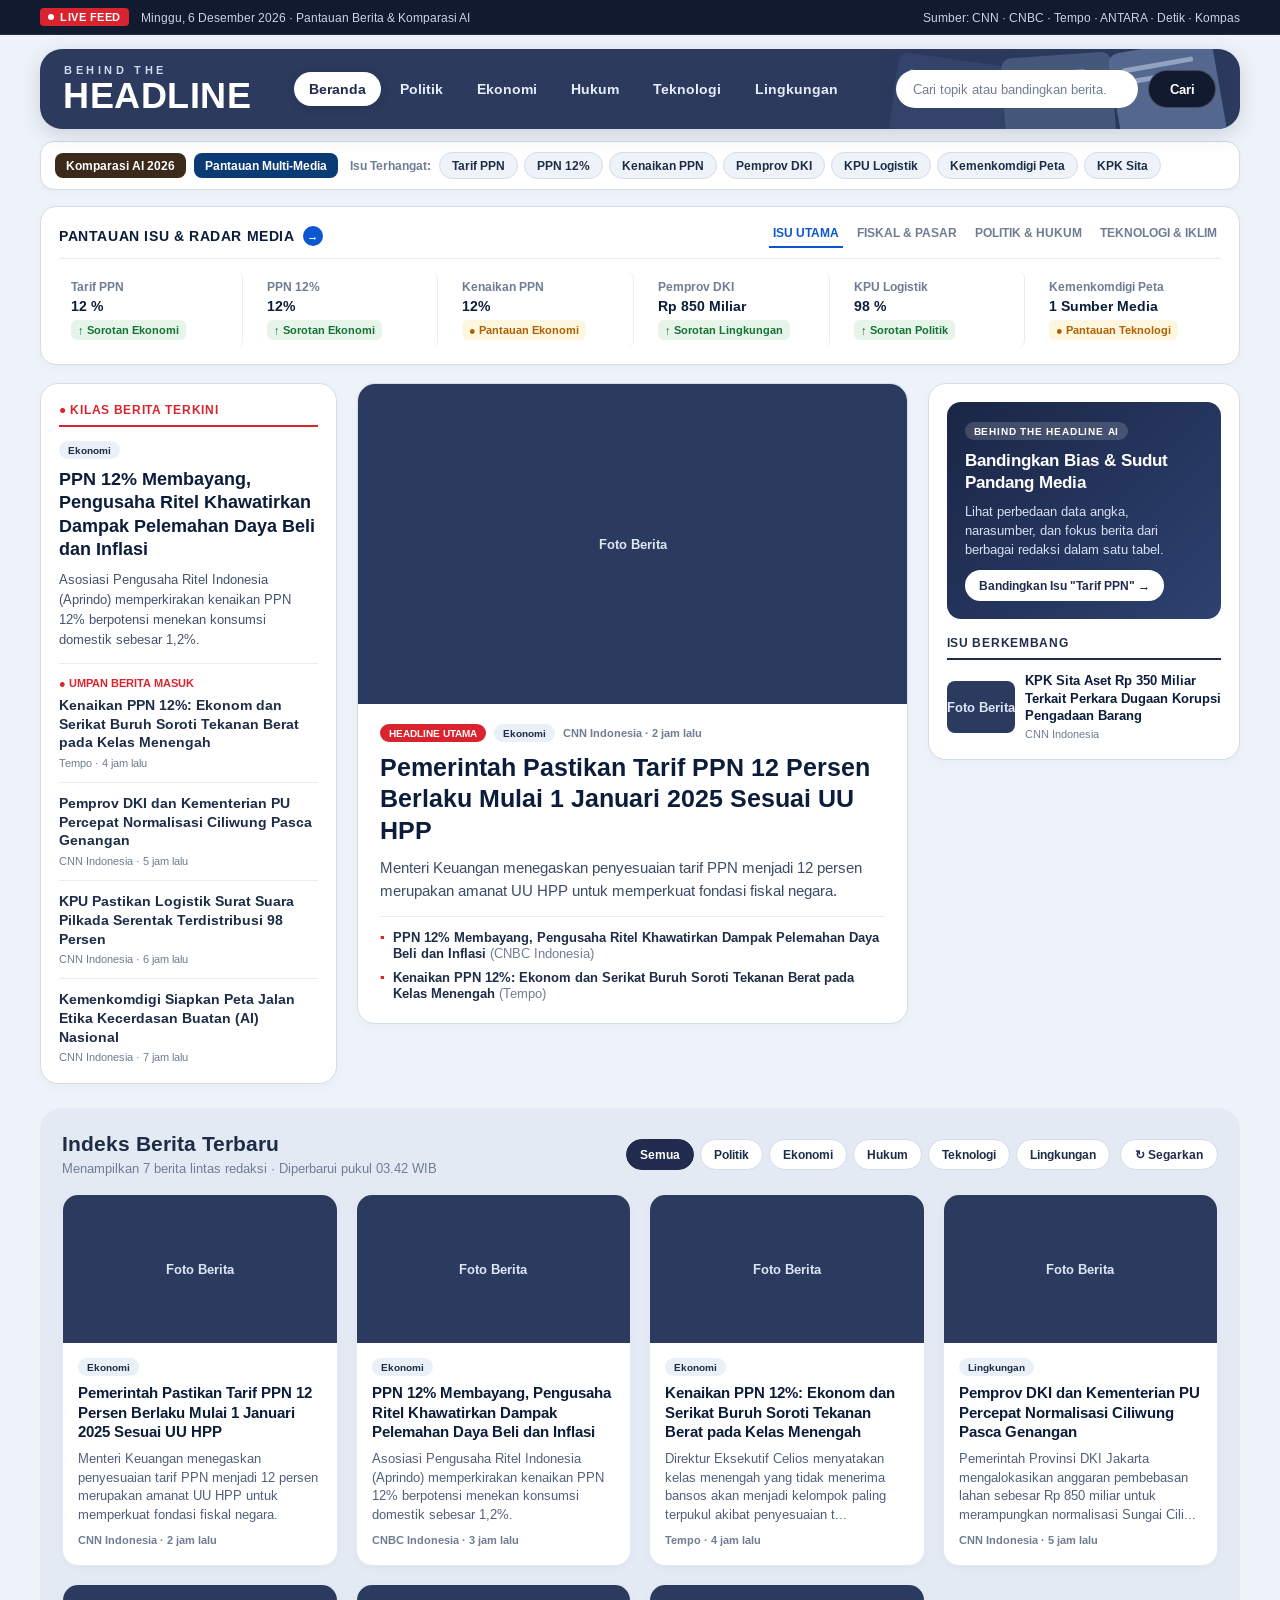
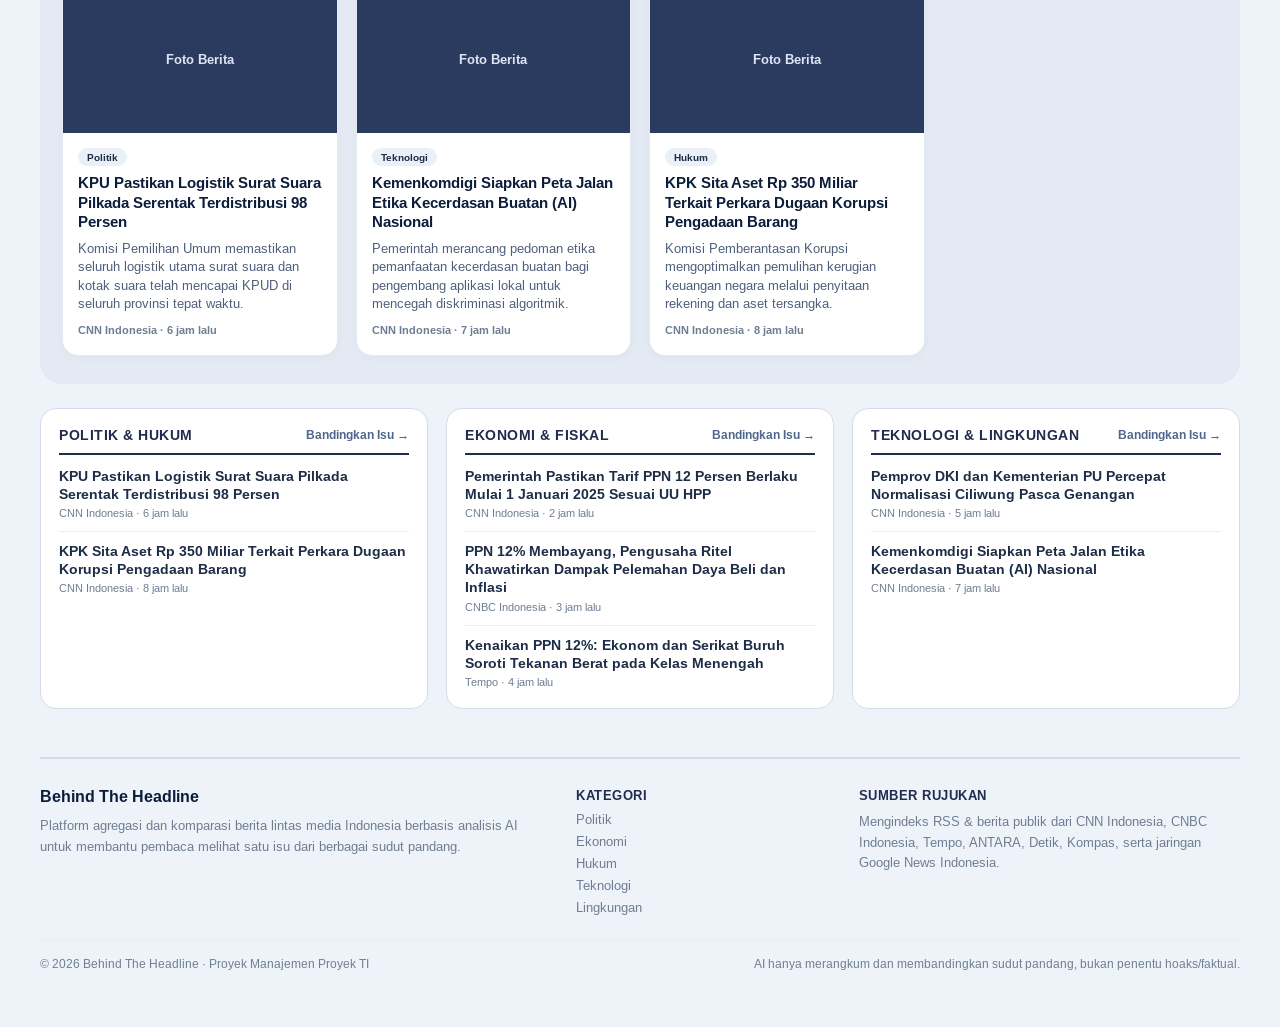
==== commit 07db7e16: "pembaruan terhadap trending chip" ====
--- a/prototype/index.html
+++ b/prototype/index.html
@@ -58,13 +58,13 @@
     <span class="subnav-badge dark">Komparasi AI 2026</span>
     <span class="subnav-badge accent">Pantauan Multi-Media</span>
     <span class="trending-label">Isu Terhangat:</span>
-    <div class="trending-chips">
-      <a href="hasil.html?q=PPN" class="trend-chip">PPN 12%</a>
-      <a href="hasil.html?q=Banjir+Jakarta" class="trend-chip">Banjir Jakarta</a>
-      <a href="hasil.html?q=Kecerdasan+Buatan" class="trend-chip">Kecerdasan Buatan (AI)</a>
-      <a href="hasil.html?q=KPK" class="trend-chip">Korupsi &amp; KPK</a>
-      <a href="hasil.html?q=Pilkada" class="trend-chip">Pilkada Serentak</a>
-      <a href="hasil.html?q=Ekspor" class="trend-chip">Ekspor &amp; Komoditas</a>
+    <div class="trending-chips" id="trendingChips" aria-busy="true">
+      <span class="skeleton sk-trend-chip"></span>
+      <span class="skeleton sk-trend-chip"></span>
+      <span class="skeleton sk-trend-chip"></span>
+      <span class="skeleton sk-trend-chip"></span>
+      <span class="skeleton sk-trend-chip"></span>
+      <span class="skeleton sk-trend-chip"></span>
     </div>
   </div>
 
@@ -75,44 +75,20 @@
         <h2>PANTAUAN ISU &amp; RADAR MEDIA</h2>
         <span class="pulse-arrow">→</span>
       </div>
-      <div class="pulse-tabs">
-        <span class="on">ISU UTAMA</span>
-        <span>FISKAL &amp; PASAR</span>
-        <span>POLITIK &amp; HUKUM</span>
-        <span>TEKNOLOGI &amp; IKLIM</span>
+      <div class="pulse-tabs" id="pulseTabs">
+        <button type="button" class="pulse-tab on" data-pulse="all">ISU UTAMA</button>
+        <button type="button" class="pulse-tab" data-pulse="ekonomi">FISKAL &amp; PASAR</button>
+        <button type="button" class="pulse-tab" data-pulse="politik">POLITIK &amp; HUKUM</button>
+        <button type="button" class="pulse-tab" data-pulse="tekno">TEKNOLOGI &amp; IKLIM</button>
       </div>
     </div>
     <div class="pulse-grid" id="topicPulseGrid">
-      <a class="pulse-card" href="hasil.html?q=PPN">
-        <span class="pulse-name">Tarif PPN 12%</span>
-        <strong class="pulse-val">Rp 70-80 T</strong>
-        <span class="pulse-tag up">↑ 3 Perspektif Media</span>
-      </a>
-      <a class="pulse-card" href="hasil.html?q=Politik">
-        <span class="pulse-name">Bursa &amp; Koalisi Politik</span>
-        <strong class="pulse-val">Sorotan Tinggi</strong>
-        <span class="pulse-tag up">↑ Dinamika Nasional</span>
-      </a>
-      <a class="pulse-card" href="hasil.html?q=Banjir+Jakarta">
-        <span class="pulse-name">Normalisasi Ciliwung</span>
-        <strong class="pulse-val">Rp 850 Miliar</strong>
-        <span class="pulse-tag warn">● Fokus Infrastruktur</span>
-      </a>
-      <a class="pulse-card" href="hasil.html?q=Teknologi">
-        <span class="pulse-name">Investasi Pusat Data AI</span>
-        <strong class="pulse-val">Rp 40 Triliun</strong>
-        <span class="pulse-tag up">↑ Tren Teknologi</span>
-      </a>
-      <a class="pulse-card" href="hasil.html?q=Hukum">
-        <span class="pulse-name">Pemulihan Aset KPK</span>
-        <strong class="pulse-val">Rp 350 Miliar</strong>
-        <span class="pulse-tag up">↑ Sorotan Hukum</span>
-      </a>
-      <a class="pulse-card" href="hasil.html?q=Ekonomi">
-        <span class="pulse-name">Konsumsi &amp; Daya Beli</span>
-        <strong class="pulse-val">Koreksi 1,2%</strong>
-        <span class="pulse-tag warn">● Pantauan Ritel</span>
-      </a>
+      <div class="pulse-card" aria-hidden="true"><span class="skeleton sk-line sm sk-w-80"></span><span class="skeleton sk-line lg sk-w-65"></span><span class="skeleton sk-chip"></span></div>
+      <div class="pulse-card" aria-hidden="true"><span class="skeleton sk-line sm sk-w-90"></span><span class="skeleton sk-line lg sk-w-80"></span><span class="skeleton sk-chip"></span></div>
+      <div class="pulse-card" aria-hidden="true"><span class="skeleton sk-line sm sk-w-80"></span><span class="skeleton sk-line lg sk-w-65"></span><span class="skeleton sk-chip"></span></div>
+      <div class="pulse-card" aria-hidden="true"><span class="skeleton sk-line sm sk-w-90"></span><span class="skeleton sk-line lg sk-w-80"></span><span class="skeleton sk-chip"></span></div>
+      <div class="pulse-card" aria-hidden="true"><span class="skeleton sk-line sm sk-w-80"></span><span class="skeleton sk-line lg sk-w-65"></span><span class="skeleton sk-chip"></span></div>
+      <div class="pulse-card" aria-hidden="true"><span class="skeleton sk-line sm sk-w-90"></span><span class="skeleton sk-line lg sk-w-80"></span><span class="skeleton sk-chip"></span></div>
     </div>
   </section>
 
--- a/prototype/style.css
+++ b/prototype/style.css
@@ -275,16 +275,26 @@
 }
 .pulse-tabs{
   display:flex;
-  gap:14px;
+  gap:10px;
   font-size:11.5px;
   font-weight:700;
   color:var(--muted);
   flex-wrap:wrap;
 }
-.pulse-tabs span.on{
+.pulse-tab{
+  border:0;
+  background:transparent;
+  font:700 11.5px "Arimo",Arial,sans-serif;
+  color:var(--muted);
+  cursor:pointer;
+  padding:2px 4px 6px;
+  border-bottom:2px solid transparent;
+  transition:color 0.2s, border-color 0.2s;
+}
+.pulse-tab:hover{color:var(--navy)}
+.pulse-tab.on,.pulse-tabs span.on{
   color:#0b57d0;
   border-bottom:2px solid #0b57d0;
-  padding-bottom:4px;
 }
 .pulse-grid{
   display:grid;
@@ -851,6 +861,16 @@
 .sk-line.lg{height:20px}
 .sk-line.xl{height:28px;margin-bottom:12px}
 .sk-chip{width:64px;height:18px;border-radius:42px;margin-bottom:10px}
+.sk-trend-chip{
+  display:inline-block;
+  width:104px;
+  height:27px;
+  border-radius:20px;
+  background:linear-gradient(90deg,#d8dee8 25%,#eaEEF5 50%,#d8dee8 75%);
+  background-size:200% 100%;
+}
+.sk-trend-chip:nth-child(even){width:124px}
+.sk-trend-chip:nth-child(3n){width:88px}
 .sk-w-100{width:100%}
 .sk-w-90{width:90%}
 .sk-w-80{width:80%}
